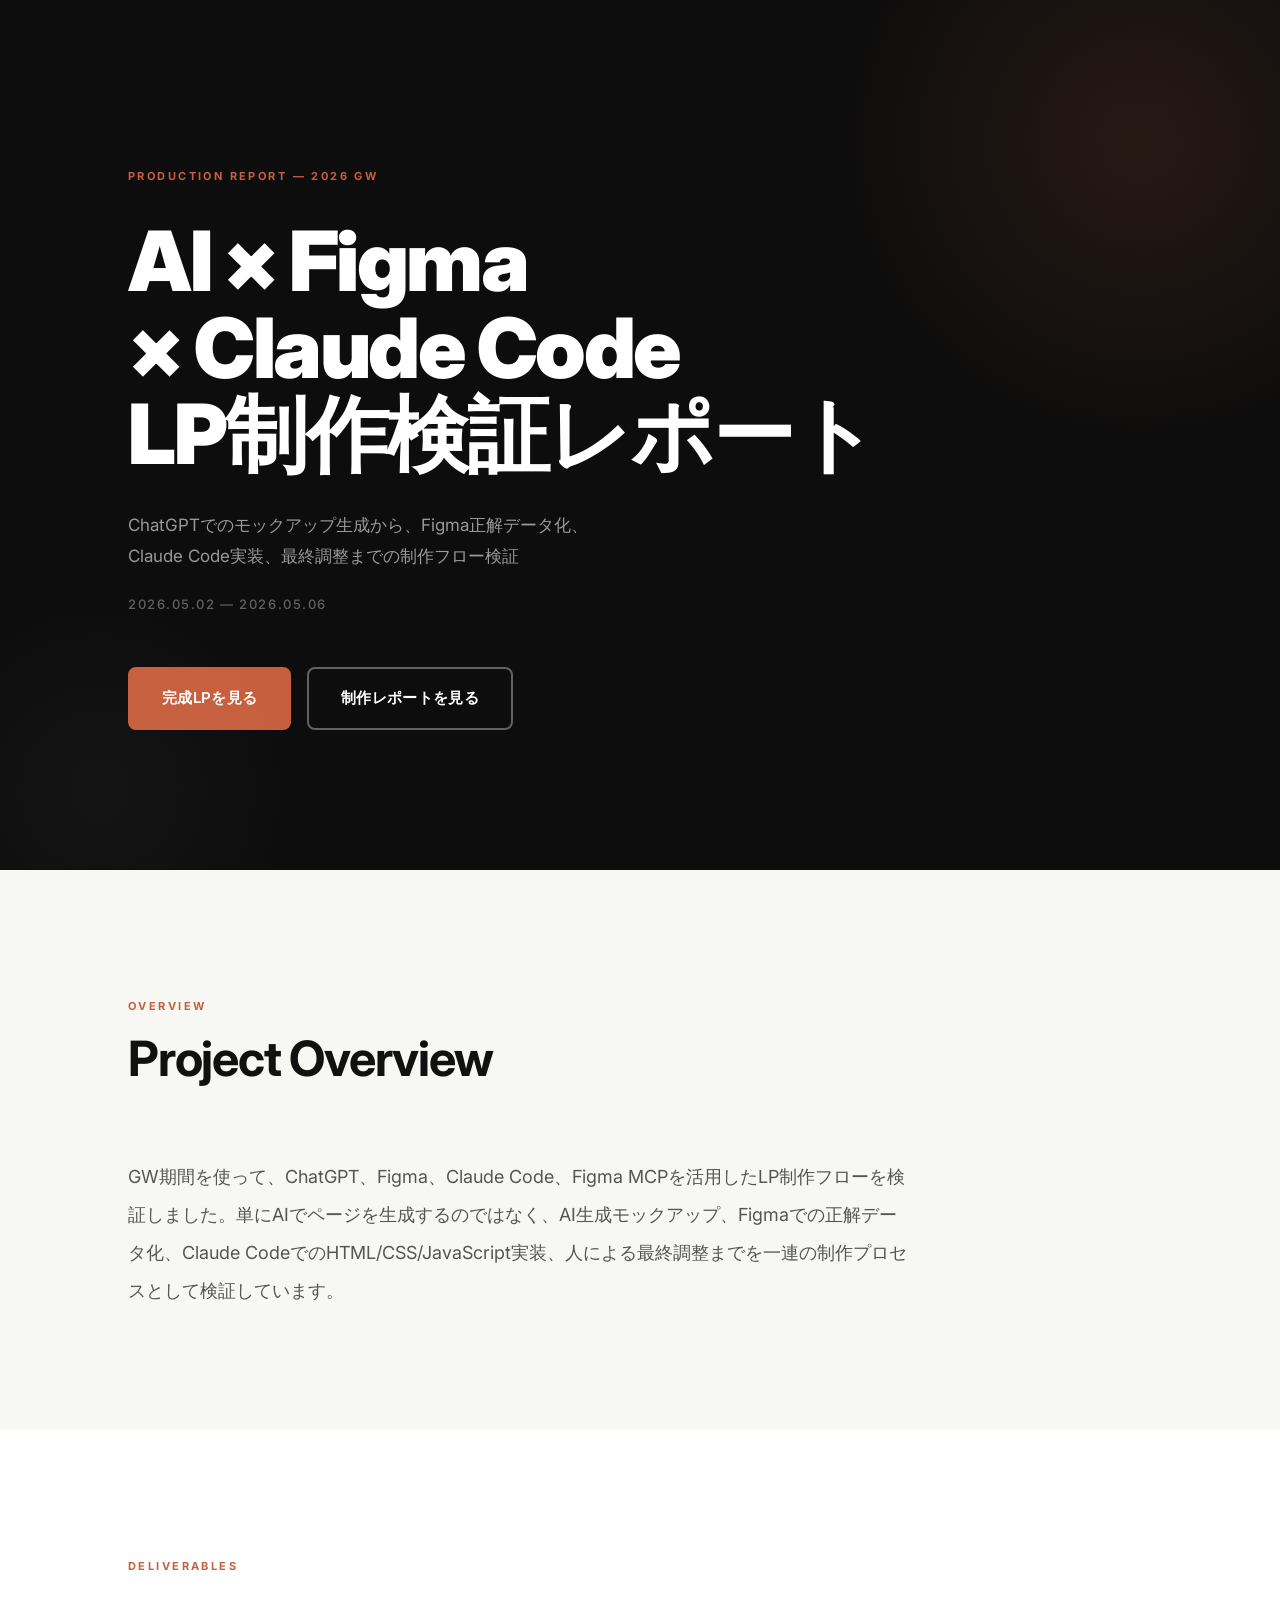
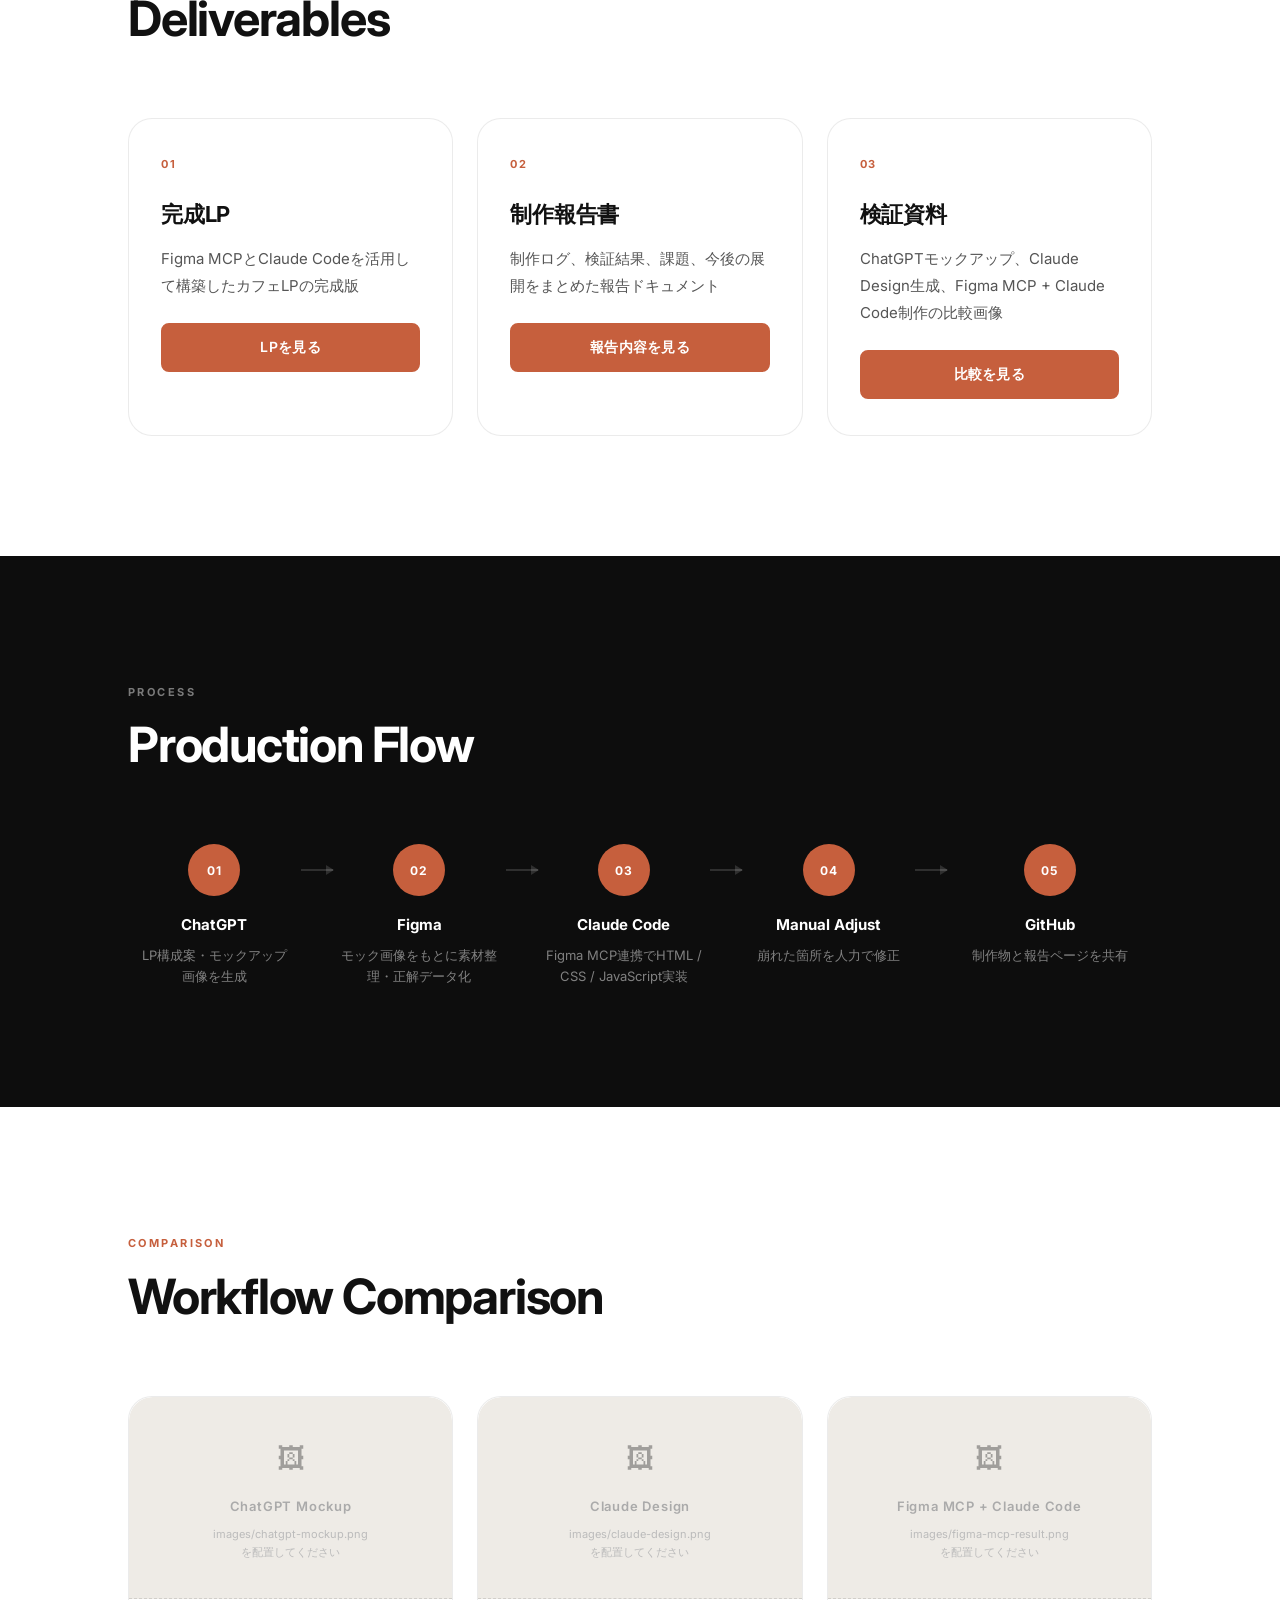
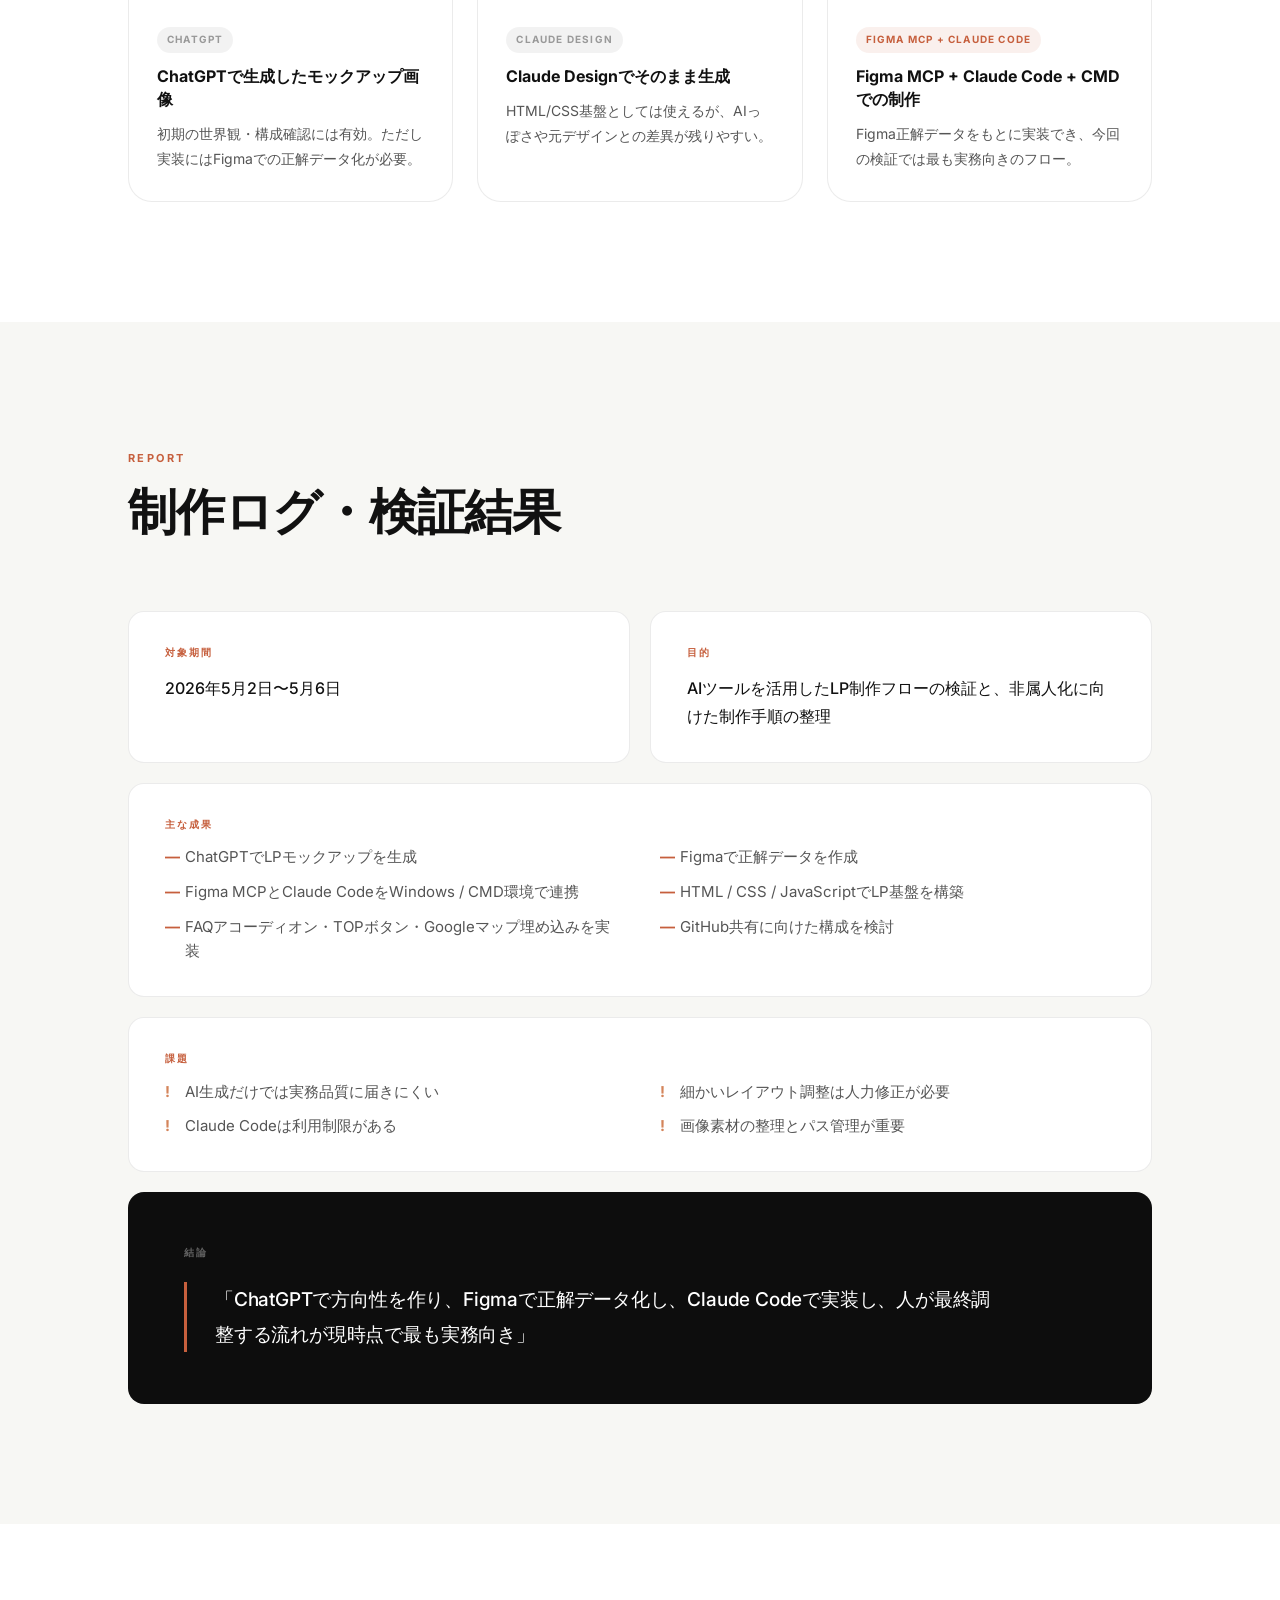
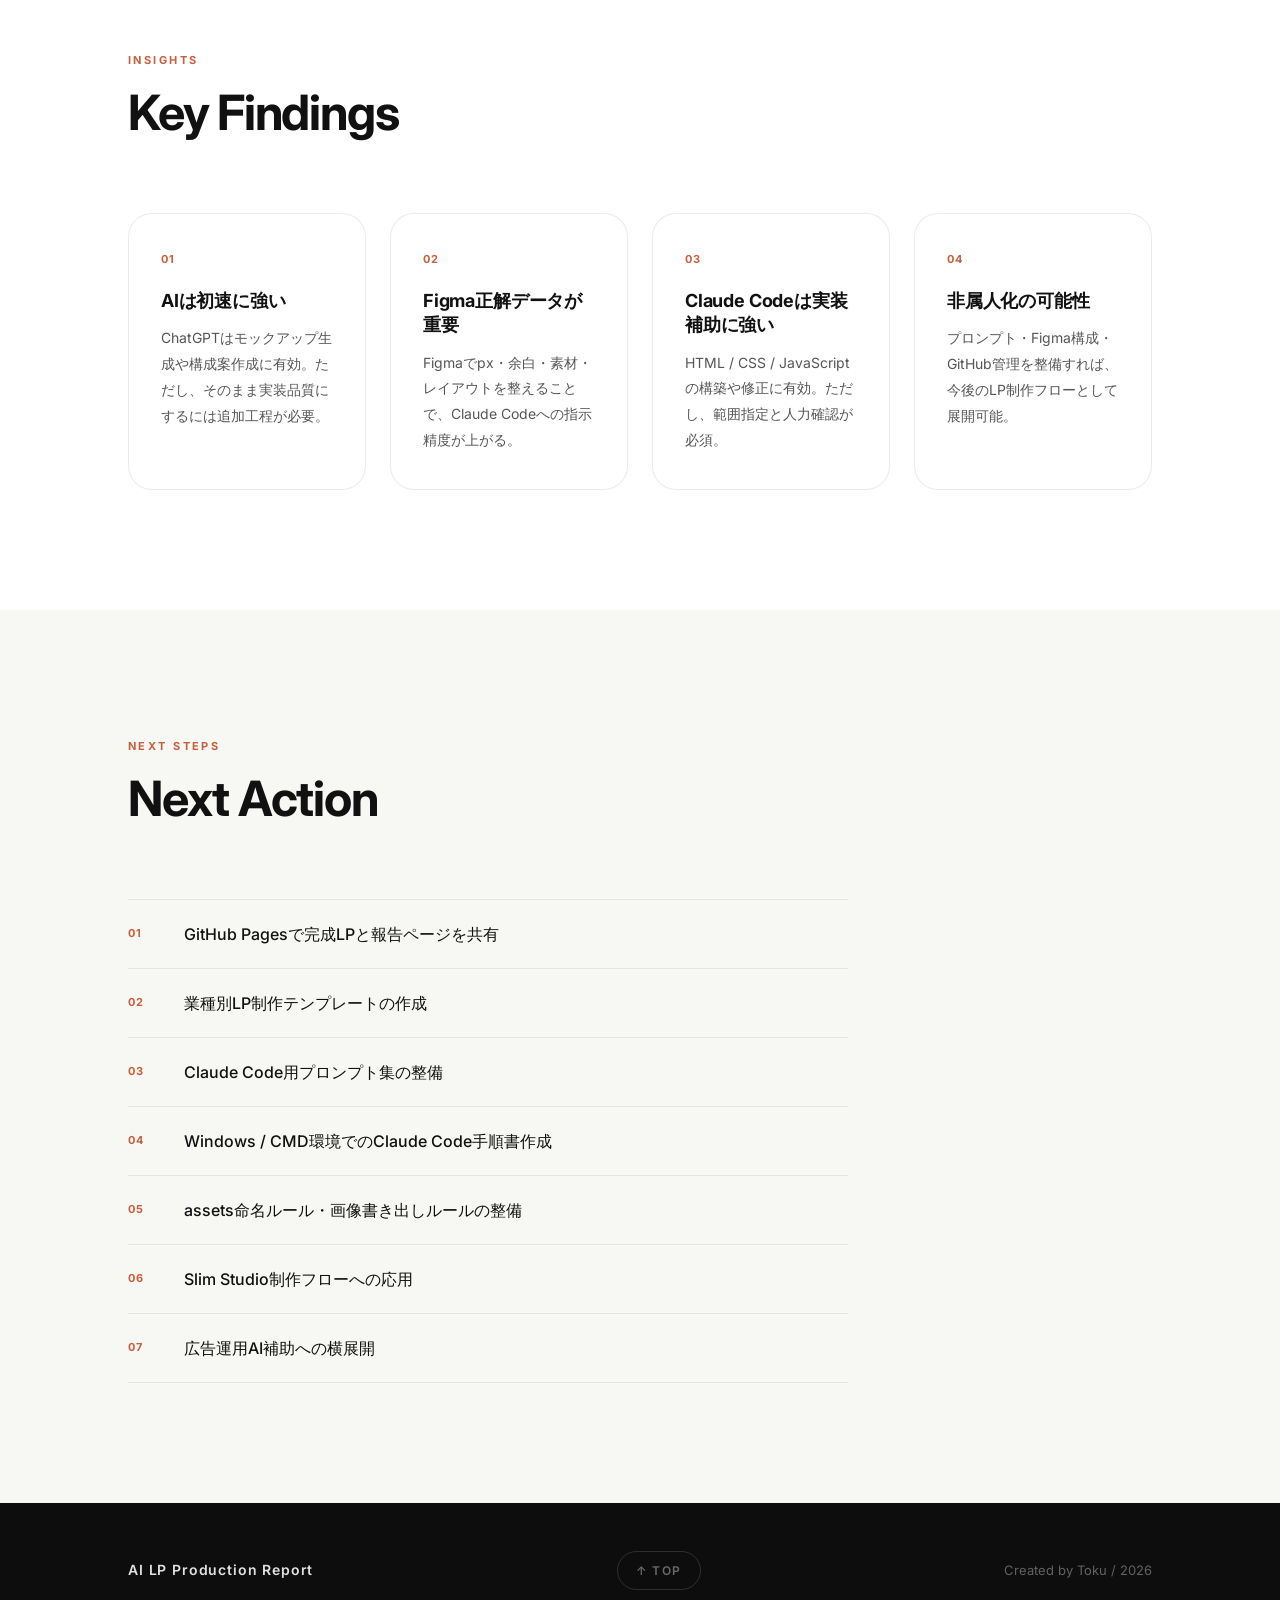
==== report/index.html @ 2c32945b "Initial cafe LP report" ====
<!DOCTYPE html>
<html lang="ja">
<head>
  <meta charset="UTF-8">
  <meta name="viewport" content="width=device-width, initial-scale=1.0">
  <meta name="description" content="GW期間中に実施した、ChatGPT・Figma・Claude Code・Figma MCPを活用したLP制作フロー検証の報告ページです。">
  <title>AI LP制作検証レポート | Production Report 2026</title>
  <link rel="stylesheet" href="report.css">
  <link rel="preconnect" href="https://fonts.googleapis.com">
  <link rel="preconnect" href="https://fonts.gstatic.com" crossorigin>
  <link href="https://fonts.googleapis.com/css2?family=Inter:wght@300;400;500;600;700;900&display=swap" rel="stylesheet">
</head>
<body>

  <!-- ============================================
       01. HERO
       ============================================ -->
  <section class="hero">
    <div class="container">
      <span class="hero-eyebrow">Production Report — 2026 GW</span>
      <h1 class="hero-title">
        AI × Figma<br>
        × Claude Code<br>
        LP制作検証レポート
      </h1>
      <p class="hero-sub">
        ChatGPTでのモックアップ生成から、Figma正解データ化、<br>
        Claude Code実装、最終調整までの制作フロー検証
      </p>
      <div class="hero-period">2026.05.02 — 2026.05.06</div>
      <div class="hero-cta">
        <!--
          ▼ 完成LP リンク
          GitHub Pages公開後は下記URLを差し替えてください。
          例：https://[username].github.io/[repo-name]/index.html
          ローカル確認用：../index.html
        -->
        <a href="../index.html" class="btn btn-primary" target="_blank" rel="noopener noreferrer">完成LPを見る</a>

        <!-- ページ内の制作レポートセクションへスクロール -->
        <a href="#report" class="btn btn-outline">制作レポートを見る</a>
      </div>
    </div>
  </section>

  <!-- ============================================
       02. OVERVIEW
       ============================================ -->
  <section class="section section-light">
    <div class="container">
      <div class="section-header">
        <span class="section-label">Overview</span>
        <h2 class="section-title">Project Overview</h2>
      </div>
      <div class="overview-body">
        <p class="overview-text">
          GW期間を使って、ChatGPT、Figma、Claude Code、Figma MCPを活用したLP制作フローを検証しました。単にAIでページを生成するのではなく、AI生成モックアップ、Figmaでの正解データ化、Claude CodeでのHTML/CSS/JavaScript実装、人による最終調整までを一連の制作プロセスとして検証しています。
        </p>
      </div>
    </div>
  </section>

  <!-- ============================================
       03. DELIVERABLES
       ============================================ -->
  <section class="section section-white">
    <div class="container">
      <div class="section-header">
        <span class="section-label">Deliverables</span>
        <h2 class="section-title">Deliverables</h2>
      </div>
      <div class="grid grid-3">

        <!-- 成果物 1：完成LP -->
        <div class="card deliverable-card">
          <div class="card-num">01</div>
          <h3 class="card-title">完成LP</h3>
          <p class="card-desc">Figma MCPとClaude Codeを活用して構築したカフェLPの完成版</p>
          <!--
            ▼ 完成LP リンク
            GitHub Pages公開後はURLを差し替えてください。
            例：https://[username].github.io/[repo-name]/index.html
          -->
          <a href="../index.html" class="btn btn-primary btn-sm" target="_blank" rel="noopener noreferrer">LPを見る</a>
        </div>

        <!-- 成果物 2：制作報告書 -->
        <div class="card deliverable-card">
          <div class="card-num">02</div>
          <h3 class="card-title">制作報告書</h3>
          <p class="card-desc">制作ログ、検証結果、課題、今後の展開をまとめた報告ドキュメント</p>
          <!--
            ▼ 制作報告書 リンク
            GoogleドキュメントやPDFのURLに差し替えてください。
            例：https://docs.google.com/document/d/[document-id]/edit
            現在：同ページ内の #report セクションへ遷移
          -->
          <a href="#report" class="btn btn-primary btn-sm">報告内容を見る</a>
        </div>

        <!-- 成果物 3：検証資料 -->
        <div class="card deliverable-card">
          <div class="card-num">03</div>
          <h3 class="card-title">検証資料</h3>
          <p class="card-desc">ChatGPTモックアップ、Claude Design生成、Figma MCP + Claude Code制作の比較画像</p>
          <a href="#comparison" class="btn btn-primary btn-sm">比較を見る</a>
        </div>

      </div>
    </div>
  </section>

  <!-- ============================================
       04. PRODUCTION FLOW
       ============================================ -->
  <section class="section section-dark">
    <div class="container">
      <div class="section-header">
        <span class="section-label section-label-light">Process</span>
        <h2 class="section-title section-title-light">Production Flow</h2>
      </div>
      <div class="flow-steps">

        <div class="flow-step">
          <div class="flow-step-inner">
            <div class="flow-num">01</div>
            <div class="flow-text">
              <div class="flow-icon-label">ChatGPT</div>
              <p class="flow-desc">LP構成案・モックアップ画像を生成</p>
            </div>
          </div>
          <div class="flow-connector" aria-hidden="true"></div>
        </div>

        <div class="flow-step">
          <div class="flow-step-inner">
            <div class="flow-num">02</div>
            <div class="flow-text">
              <div class="flow-icon-label">Figma</div>
              <p class="flow-desc">モック画像をもとに素材整理・正解データ化</p>
            </div>
          </div>
          <div class="flow-connector" aria-hidden="true"></div>
        </div>

        <div class="flow-step">
          <div class="flow-step-inner">
            <div class="flow-num">03</div>
            <div class="flow-text">
              <div class="flow-icon-label">Claude Code</div>
              <p class="flow-desc">Figma MCP連携でHTML / CSS / JavaScript実装</p>
            </div>
          </div>
          <div class="flow-connector" aria-hidden="true"></div>
        </div>

        <div class="flow-step">
          <div class="flow-step-inner">
            <div class="flow-num">04</div>
            <div class="flow-text">
              <div class="flow-icon-label">Manual Adjust</div>
              <p class="flow-desc">崩れた箇所を人力で修正</p>
            </div>
          </div>
          <div class="flow-connector" aria-hidden="true"></div>
        </div>

        <div class="flow-step">
          <div class="flow-step-inner">
            <div class="flow-num">05</div>
            <div class="flow-text">
              <div class="flow-icon-label">GitHub</div>
              <p class="flow-desc">制作物と報告ページを共有</p>
            </div>
          </div>
          <!-- 最終ステップのため flow-connector なし -->
        </div>

      </div>
    </div>
  </section>

  <!-- ============================================
       05. WORKFLOW COMPARISON
       ============================================ -->
  <section id="comparison" class="section section-white">
    <div class="container">
      <div class="section-header">
        <span class="section-label">Comparison</span>
        <h2 class="section-title">Workflow Comparison</h2>
      </div>
      <div class="grid grid-3">

        <!-- 比較 1：ChatGPT モックアップ -->
        <div class="card comparison-card">
          <div class="comparison-img-wrap">
            <!-- ここに ChatGPTモックアップ画像を配置 -->
            <!-- 画像ファイル例：images/chatgpt-mockup.png -->
            <!-- <img src="images/chatgpt-mockup.png" alt="ChatGPTで生成したモックアップ画像"> -->
            <div class="img-placeholder">
              <span class="placeholder-icon">🖼</span>
              <span class="placeholder-label">ChatGPT Mockup</span>
              <span class="placeholder-note">images/chatgpt-mockup.png<br>を配置してください</span>
            </div>
          </div>
          <div class="comparison-body">
            <span class="tool-badge">ChatGPT</span>
            <h3 class="comparison-title">ChatGPTで生成したモックアップ画像</h3>
            <p class="comparison-desc">初期の世界観・構成確認には有効。ただし実装にはFigmaでの正解データ化が必要。</p>
          </div>
        </div>

        <!-- 比較 2：Claude Design -->
        <div class="card comparison-card">
          <div class="comparison-img-wrap">
            <!-- ここに Claude Design生成画像を配置 -->
            <!-- 画像ファイル例：images/claude-design.png -->
            <!-- <img src="images/claude-design.png" alt="Claude Designで生成した画像"> -->
            <div class="img-placeholder">
              <span class="placeholder-icon">🖼</span>
              <span class="placeholder-label">Claude Design</span>
              <span class="placeholder-note">images/claude-design.png<br>を配置してください</span>
            </div>
          </div>
          <div class="comparison-body">
            <span class="tool-badge">Claude Design</span>
            <h3 class="comparison-title">Claude Designでそのまま生成</h3>
            <p class="comparison-desc">HTML/CSS基盤としては使えるが、AIっぽさや元デザインとの差異が残りやすい。</p>
          </div>
        </div>

        <!-- 比較 3：Figma MCP + Claude Code -->
        <div class="card comparison-card">
          <div class="comparison-img-wrap">
            <!-- ここに Figma MCP + Claude Code制作画像を配置 -->
            <!-- 画像ファイル例：images/figma-mcp-result.png -->
            <!-- <img src="images/figma-mcp-result.png" alt="Figma MCP + Claude Code制作の完成画像"> -->
            <div class="img-placeholder">
              <span class="placeholder-icon">🖼</span>
              <span class="placeholder-label">Figma MCP + Claude Code</span>
              <span class="placeholder-note">images/figma-mcp-result.png<br>を配置してください</span>
            </div>
          </div>
          <div class="comparison-body">
            <span class="tool-badge tool-badge-accent">Figma MCP + Claude Code</span>
            <h3 class="comparison-title">Figma MCP + Claude Code + CMDでの制作</h3>
            <p class="comparison-desc">Figma正解データをもとに実装でき、今回の検証では最も実務向きのフロー。</p>
          </div>
        </div>

      </div>
    </div>
  </section>

  <!-- ============================================
       06. REPORT
       ============================================ -->
  <section id="report" class="section section-light">
    <div class="container">
      <div class="section-header">
        <span class="section-label">Report</span>
        <h2 class="section-title">制作ログ・検証結果</h2>
      </div>
      <div class="report-grid">

        <div class="report-block">
          <div class="report-block-label">対象期間</div>
          <p class="report-block-value">2026年5月2日〜5月6日</p>
        </div>

        <div class="report-block">
          <div class="report-block-label">目的</div>
          <p class="report-block-value">AIツールを活用したLP制作フローの検証と、非属人化に向けた制作手順の整理</p>
        </div>

        <div class="report-block report-block-wide">
          <div class="report-block-label">主な成果</div>
          <ul class="report-list">
            <li>ChatGPTでLPモックアップを生成</li>
            <li>Figmaで正解データを作成</li>
            <li>Figma MCPとClaude CodeをWindows / CMD環境で連携</li>
            <li>HTML / CSS / JavaScriptでLP基盤を構築</li>
            <li>FAQアコーディオン・TOPボタン・Googleマップ埋め込みを実装</li>
            <li>GitHub共有に向けた構成を検討</li>
          </ul>
        </div>

        <div class="report-block report-block-wide">
          <div class="report-block-label">課題</div>
          <ul class="report-list report-list-warn">
            <li>AI生成だけでは実務品質に届きにくい</li>
            <li>細かいレイアウト調整は人力修正が必要</li>
            <li>Claude Codeは利用制限がある</li>
            <li>画像素材の整理とパス管理が重要</li>
          </ul>
        </div>

        <div class="report-conclusion">
          <div class="report-conclusion-label">結論</div>
          <blockquote class="report-quote">
            「ChatGPTで方向性を作り、Figmaで正解データ化し、Claude Codeで実装し、人が最終調整する流れが現時点で最も実務向き」
          </blockquote>
        </div>

      </div>
    </div>
  </section>

  <!-- ============================================
       07. KEY FINDINGS
       ============================================ -->
  <section class="section section-white">
    <div class="container">
      <div class="section-header">
        <span class="section-label">Insights</span>
        <h2 class="section-title">Key Findings</h2>
      </div>
      <div class="grid grid-4">

        <div class="card">
          <div class="finding-num">01</div>
          <h3 class="finding-title">AIは初速に強い</h3>
          <p class="finding-desc">ChatGPTはモックアップ生成や構成案作成に有効。ただし、そのまま実装品質にするには追加工程が必要。</p>
        </div>

        <div class="card">
          <div class="finding-num">02</div>
          <h3 class="finding-title">Figma正解データが重要</h3>
          <p class="finding-desc">Figmaでpx・余白・素材・レイアウトを整えることで、Claude Codeへの指示精度が上がる。</p>
        </div>

        <div class="card">
          <div class="finding-num">03</div>
          <h3 class="finding-title">Claude Codeは実装補助に強い</h3>
          <p class="finding-desc">HTML / CSS / JavaScriptの構築や修正に有効。ただし、範囲指定と人力確認が必須。</p>
        </div>

        <div class="card">
          <div class="finding-num">04</div>
          <h3 class="finding-title">非属人化の可能性</h3>
          <p class="finding-desc">プロンプト・Figma構成・GitHub管理を整備すれば、今後のLP制作フローとして展開可能。</p>
        </div>

      </div>
    </div>
  </section>

  <!-- ============================================
       08. NEXT ACTION
       ============================================ -->
  <section class="section section-light">
    <div class="container">
      <div class="section-header">
        <span class="section-label">Next Steps</span>
        <h2 class="section-title">Next Action</h2>
      </div>
      <div class="next-action-wrap">
        <ul class="next-action-list">
          <li class="next-action-item">
            <span class="next-num">01</span>
            <span class="next-text">GitHub Pagesで完成LPと報告ページを共有</span>
          </li>
          <li class="next-action-item">
            <span class="next-num">02</span>
            <span class="next-text">業種別LP制作テンプレートの作成</span>
          </li>
          <li class="next-action-item">
            <span class="next-num">03</span>
            <span class="next-text">Claude Code用プロンプト集の整備</span>
          </li>
          <li class="next-action-item">
            <span class="next-num">04</span>
            <span class="next-text">Windows / CMD環境でのClaude Code手順書作成</span>
          </li>
          <li class="next-action-item">
            <span class="next-num">05</span>
            <span class="next-text">assets命名ルール・画像書き出しルールの整備</span>
          </li>
          <li class="next-action-item">
            <span class="next-num">06</span>
            <span class="next-text">Slim Studio制作フローへの応用</span>
          </li>
          <li class="next-action-item">
            <span class="next-num">07</span>
            <span class="next-text">広告運用AI補助への横展開</span>
          </li>
        </ul>
      </div>
    </div>
  </section>

  <!-- ============================================
       09. FOOTER
       ============================================ -->
  <footer class="footer">
    <div class="container footer-inner">
      <div class="footer-left">AI LP Production Report</div>
      <a href="#" class="footer-top-link" aria-label="ページ上部へ戻る">↑ TOP</a>
      <div class="footer-right">Created by Toku / 2026</div>
    </div>
  </footer>

</body>
</html>
---- report/report.css ----
/* ============================================
   DESIGN TOKENS
   ============================================ */
:root {
  --color-bg: #f7f7f4;
  --color-white: #ffffff;
  --color-text: #111111;
  --color-text-secondary: #555555;
  --color-text-muted: #999999;
  --color-accent: #c65f3d;
  --color-accent-hover: #b5522d;
  --color-dark: #0d0d0d;
  --color-border: rgba(0, 0, 0, 0.08);
  --max-width: 1120px;
  --section-pad: 120px;
  --radius-sm: 8px;
  --radius-md: 16px;
  --radius-lg: 24px;
  --ease: 0.3s ease;
}

/* ============================================
   RESET & BASE
   ============================================ */
*, *::before, *::after {
  box-sizing: border-box;
  margin: 0;
  padding: 0;
}

html {
  scroll-behavior: smooth;
}

body {
  font-family: 'Inter', -apple-system, BlinkMacSystemFont,
    'Hiragino Sans', 'Hiragino Kaku Gothic ProN',
    'BIZ UDPGothic', Meiryo, sans-serif;
  font-size: 16px;
  line-height: 1.75;
  color: var(--color-text);
  background-color: var(--color-bg);
  -webkit-font-smoothing: antialiased;
  -moz-osx-font-smoothing: grayscale;
}

a {
  color: inherit;
  text-decoration: none;
}

img {
  display: block;
  max-width: 100%;
  height: auto;
}

ul, ol {
  list-style: none;
}

/* ============================================
   LAYOUT
   ============================================ */
.container {
  width: 100%;
  max-width: var(--max-width);
  margin: 0 auto;
  padding: 0 48px;
}

.section {
  padding: var(--section-pad) 0;
}

.section-light  { background-color: var(--color-bg); }
.section-white  { background-color: var(--color-white); }
.section-dark   { background-color: var(--color-dark); }

/* ============================================
   SECTION HEADER
   ============================================ */
.section-header {
  margin-bottom: 72px;
}

.section-label {
  display: inline-block;
  font-size: 11px;
  font-weight: 700;
  letter-spacing: 0.22em;
  text-transform: uppercase;
  color: var(--color-accent);
  margin-bottom: 16px;
}

.section-label-light {
  color: rgba(255, 255, 255, 0.45);
}

.section-title {
  font-size: clamp(30px, 3.8vw, 52px);
  font-weight: 700;
  line-height: 1.12;
  letter-spacing: -0.025em;
  color: var(--color-text);
}

.section-title-light {
  color: var(--color-white);
}

/* ============================================
   GRID
   ============================================ */
.grid {
  display: grid;
  gap: 24px;
}

.grid-3 { grid-template-columns: repeat(3, 1fr); }
.grid-4 { grid-template-columns: repeat(4, 1fr); }

/* ============================================
   CARD
   ============================================ */
.card {
  background: var(--color-white);
  border: 1px solid var(--color-border);
  border-radius: var(--radius-lg);
  padding: 36px 32px;
  transition: transform var(--ease), box-shadow var(--ease);
}

.card:hover {
  transform: translateY(-4px);
  box-shadow: 0 20px 56px rgba(0, 0, 0, 0.09);
}

/* ============================================
   BUTTONS
   ============================================ */
.btn {
  display: inline-flex;
  align-items: center;
  justify-content: center;
  padding: 16px 32px;
  border-radius: var(--radius-sm);
  font-size: 15px;
  font-weight: 600;
  letter-spacing: 0.02em;
  cursor: pointer;
  transition: background var(--ease), border-color var(--ease),
    color var(--ease), transform var(--ease), box-shadow var(--ease);
  white-space: nowrap;
}

.btn:hover {
  transform: translateY(-2px);
}

.btn-primary {
  background: var(--color-accent);
  color: var(--color-white);
  border: 2px solid var(--color-accent);
}

.btn-primary:hover {
  background: var(--color-accent-hover);
  border-color: var(--color-accent-hover);
  box-shadow: 0 8px 24px rgba(198, 95, 61, 0.35);
}

.btn-outline {
  background: transparent;
  color: var(--color-white);
  border: 2px solid rgba(255, 255, 255, 0.35);
}

.btn-outline:hover {
  background: rgba(255, 255, 255, 0.08);
  border-color: rgba(255, 255, 255, 0.65);
}

.btn-sm {
  padding: 10px 22px;
  font-size: 14px;
  margin-top: 24px;
}

/* ============================================
   HERO
   ============================================ */
.hero {
  background-color: var(--color-dark);
  padding: 160px 0 140px;
  position: relative;
  overflow: hidden;
}

.hero::before {
  content: '';
  position: absolute;
  top: -180px;
  right: -180px;
  width: 640px;
  height: 640px;
  background: radial-gradient(circle, rgba(198, 95, 61, 0.14) 0%, transparent 68%);
  pointer-events: none;
}

.hero::after {
  content: '';
  position: absolute;
  bottom: -120px;
  left: -100px;
  width: 400px;
  height: 400px;
  background: radial-gradient(circle, rgba(255, 255, 255, 0.03) 0%, transparent 70%);
  pointer-events: none;
}

.hero-eyebrow {
  display: inline-block;
  font-size: 11px;
  font-weight: 700;
  letter-spacing: 0.22em;
  text-transform: uppercase;
  color: var(--color-accent);
  margin-bottom: 32px;
}

.hero-title {
  font-size: clamp(44px, 6.5vw, 88px);
  font-weight: 900;
  line-height: 1.04;
  letter-spacing: -0.03em;
  color: var(--color-white);
  margin-bottom: 32px;
}

.hero-sub {
  font-size: 17px;
  line-height: 1.85;
  color: rgba(255, 255, 255, 0.58);
  max-width: 600px;
  margin-bottom: 20px;
}

.hero-period {
  font-size: 13px;
  font-weight: 500;
  letter-spacing: 0.12em;
  color: rgba(255, 255, 255, 0.35);
  margin-bottom: 52px;
}

.hero-cta {
  display: flex;
  gap: 16px;
  flex-wrap: wrap;
}

/* ============================================
   OVERVIEW
   ============================================ */
.overview-body {
  max-width: 780px;
}

.overview-text {
  font-size: 18px;
  line-height: 2.1;
  color: var(--color-text-secondary);
}

/* ============================================
   DELIVERABLES
   ============================================ */
.deliverable-card {
  display: flex;
  flex-direction: column;
}

.card-num {
  font-size: 11px;
  font-weight: 700;
  letter-spacing: 0.15em;
  color: var(--color-accent);
  margin-bottom: 20px;
}

.card-title {
  font-size: 22px;
  font-weight: 700;
  letter-spacing: -0.01em;
  color: var(--color-text);
  margin-bottom: 12px;
}

.card-desc {
  font-size: 15px;
  line-height: 1.8;
  color: var(--color-text-secondary);
}

/* ============================================
   PRODUCTION FLOW
   ============================================ */
.flow-steps {
  display: flex;
  align-items: flex-start;
}

.flow-step {
  flex: 1;
  display: flex;
  align-items: flex-start;
}

.flow-step-inner {
  flex: 1;
  text-align: center;
  padding: 0 8px;
}

.flow-num {
  display: inline-flex;
  align-items: center;
  justify-content: center;
  width: 52px;
  height: 52px;
  border-radius: 50%;
  background: var(--color-accent);
  color: var(--color-white);
  font-size: 12px;
  font-weight: 700;
  letter-spacing: 0.06em;
  margin: 0 auto 16px;
  flex-shrink: 0;
}

.flow-text {
  flex: 1;
}

.flow-icon-label {
  font-size: 15px;
  font-weight: 700;
  color: var(--color-white);
  margin-bottom: 6px;
}

.flow-desc {
  font-size: 13px;
  line-height: 1.65;
  color: rgba(255, 255, 255, 0.48);
}

.flow-connector {
  flex-shrink: 0;
  width: 32px;
  height: 2px;
  background: rgba(255, 255, 255, 0.14);
  margin-top: 25px;
  position: relative;
}

.flow-connector::after {
  content: '';
  position: absolute;
  right: -1px;
  top: -4px;
  border-top: 5px solid transparent;
  border-bottom: 5px solid transparent;
  border-left: 8px solid rgba(255, 255, 255, 0.14);
}

/* ============================================
   WORKFLOW COMPARISON
   ============================================ */
.comparison-card {
  padding: 0;
  overflow: hidden;
}

.comparison-img-wrap {
  width: 100%;
  aspect-ratio: 16 / 10;
  overflow: hidden;
  position: relative;
  border-radius: var(--radius-lg) var(--radius-lg) 0 0;
}

.comparison-img-wrap img {
  width: 100%;
  height: 100%;
  object-fit: cover;
  transition: transform 0.5s ease;
}

.comparison-card:hover .comparison-img-wrap img {
  transform: scale(1.03);
}

.img-placeholder {
  width: 100%;
  height: 100%;
  background: #eeebe6;
  border-bottom: 1px dashed rgba(0, 0, 0, 0.12);
  display: flex;
  flex-direction: column;
  align-items: center;
  justify-content: center;
  gap: 8px;
  padding: 24px;
}

.placeholder-icon {
  font-size: 28px;
  opacity: 0.35;
  margin-bottom: 4px;
}

.placeholder-label {
  font-size: 13px;
  font-weight: 600;
  color: #aaa;
  letter-spacing: 0.06em;
}

.placeholder-note {
  font-size: 11px;
  color: #bbb;
  text-align: center;
  line-height: 1.6;
}

.comparison-body {
  padding: 24px 28px 30px;
}

.tool-badge {
  display: inline-block;
  font-size: 10px;
  font-weight: 700;
  letter-spacing: 0.12em;
  text-transform: uppercase;
  color: var(--color-text-muted);
  background: rgba(0, 0, 0, 0.05);
  padding: 4px 10px;
  border-radius: 100px;
  margin-bottom: 12px;
}

.tool-badge-accent {
  color: var(--color-accent);
  background: rgba(198, 95, 61, 0.09);
}

.comparison-title {
  font-size: 16px;
  font-weight: 700;
  color: var(--color-text);
  margin-bottom: 10px;
  line-height: 1.45;
}

.comparison-desc {
  font-size: 14px;
  line-height: 1.8;
  color: var(--color-text-secondary);
}

/* ============================================
   REPORT
   ============================================ */
.report-grid {
  display: grid;
  grid-template-columns: repeat(2, 1fr);
  gap: 20px;
}

.report-block {
  background: var(--color-white);
  border: 1px solid var(--color-border);
  border-radius: var(--radius-md);
  padding: 32px 36px;
}

.report-block-wide {
  grid-column: 1 / -1;
}

.report-block-label {
  font-size: 10px;
  font-weight: 700;
  letter-spacing: 0.2em;
  text-transform: uppercase;
  color: var(--color-accent);
  margin-bottom: 12px;
}

.report-block-value {
  font-size: 16px;
  font-weight: 500;
  color: var(--color-text);
}

.report-list {
  display: grid;
  grid-template-columns: repeat(2, 1fr);
  gap: 10px 40px;
}

.report-list li {
  font-size: 15px;
  color: var(--color-text-secondary);
  padding-left: 20px;
  position: relative;
  line-height: 1.65;
}

.report-list li::before {
  content: '—';
  position: absolute;
  left: 0;
  color: var(--color-accent);
  font-weight: 700;
}

.report-list-warn li::before {
  content: '!';
  color: #d4845a;
}

.report-conclusion {
  grid-column: 1 / -1;
  background: var(--color-dark);
  border-radius: var(--radius-md);
  padding: 52px 56px;
}

.report-conclusion-label {
  font-size: 10px;
  font-weight: 700;
  letter-spacing: 0.2em;
  text-transform: uppercase;
  color: rgba(255, 255, 255, 0.35);
  margin-bottom: 20px;
}

.report-quote {
  font-size: 19px;
  font-weight: 500;
  line-height: 1.85;
  color: var(--color-white);
  letter-spacing: -0.01em;
  border-left: 3px solid var(--color-accent);
  padding-left: 28px;
  max-width: 820px;
}

/* ============================================
   KEY FINDINGS
   ============================================ */
.finding-num {
  font-size: 11px;
  font-weight: 700;
  letter-spacing: 0.12em;
  color: var(--color-accent);
  margin-bottom: 20px;
}

.finding-title {
  font-size: 18px;
  font-weight: 700;
  color: var(--color-text);
  margin-bottom: 12px;
  line-height: 1.35;
  letter-spacing: -0.01em;
}

.finding-desc {
  font-size: 14px;
  line-height: 1.85;
  color: var(--color-text-secondary);
}

/* ============================================
   NEXT ACTION
   ============================================ */
.next-action-wrap {
  max-width: 720px;
}

.next-action-list {
  display: flex;
  flex-direction: column;
}

.next-action-item {
  display: flex;
  align-items: center;
  gap: 28px;
  padding: 22px 0;
  border-bottom: 1px solid var(--color-border);
  transition: padding-left var(--ease);
}

.next-action-item:first-child {
  border-top: 1px solid var(--color-border);
}

.next-action-item:hover {
  padding-left: 10px;
}

.next-num {
  font-size: 11px;
  font-weight: 700;
  letter-spacing: 0.12em;
  color: var(--color-accent);
  min-width: 28px;
  flex-shrink: 0;
}

.next-text {
  font-size: 16px;
  font-weight: 500;
  color: var(--color-text);
  line-height: 1.5;
}

/* ============================================
   FOOTER
   ============================================ */
.footer {
  background: var(--color-dark);
  padding: 48px 0;
}

.footer-inner {
  display: flex;
  align-items: center;
  justify-content: space-between;
  gap: 24px;
}

.footer-left {
  font-size: 14px;
  font-weight: 600;
  color: rgba(255, 255, 255, 0.88);
  letter-spacing: 0.06em;
}

.footer-top-link {
  font-size: 12px;
  font-weight: 600;
  letter-spacing: 0.12em;
  color: rgba(255, 255, 255, 0.38);
  padding: 8px 18px;
  border: 1px solid rgba(255, 255, 255, 0.14);
  border-radius: 100px;
  transition: color var(--ease), border-color var(--ease);
}

.footer-top-link:hover {
  color: rgba(255, 255, 255, 0.78);
  border-color: rgba(255, 255, 255, 0.32);
}

.footer-right {
  font-size: 13px;
  color: rgba(255, 255, 255, 0.35);
}

/* ============================================
   RESPONSIVE — 1024px
   ============================================ */
@media (max-width: 1024px) {
  :root {
    --section-pad: 88px;
  }

  .container {
    padding: 0 36px;
  }

  .grid-4 {
    grid-template-columns: repeat(2, 1fr);
  }

  .flow-steps {
    display: grid;
    grid-template-columns: repeat(3, 1fr);
    gap: 32px;
  }

  .flow-step {
    flex-direction: column;
  }

  .flow-step-inner {
    padding: 0;
  }

  .flow-connector {
    display: none;
  }

  .report-list {
    grid-template-columns: 1fr;
  }
}

/* ============================================
   RESPONSIVE — 768px
   ============================================ */
@media (max-width: 768px) {
  :root {
    --section-pad: 64px;
  }

  .container {
    padding: 0 24px;
  }

  .hero {
    padding: 100px 0 80px;
  }

  .hero-title {
    font-size: clamp(36px, 10vw, 56px);
  }

  .hero-sub {
    font-size: 15px;
  }

  .section-header {
    margin-bottom: 48px;
  }

  .grid-3 {
    grid-template-columns: 1fr;
  }

  .grid-4 {
    grid-template-columns: 1fr;
  }

  .flow-steps {
    grid-template-columns: 1fr;
    gap: 24px;
  }

  .flow-step {
    flex-direction: row;
    gap: 0;
  }

  .flow-step-inner {
    display: flex;
    align-items: flex-start;
    gap: 18px;
    text-align: left;
  }

  .flow-num {
    margin: 0;
  }

  .report-grid {
    grid-template-columns: 1fr;
  }

  .report-block-wide {
    grid-column: 1;
  }

  .report-conclusion {
    grid-column: 1;
    padding: 36px 28px;
  }

  .report-quote {
    font-size: 16px;
  }

  .footer-inner {
    flex-direction: column;
    text-align: center;
  }
}

/* ============================================
   RESPONSIVE — 480px
   ============================================ */
@media (max-width: 480px) {
  .container {
    padding: 0 20px;
  }

  .hero-cta .btn {
    width: 100%;
  }

  .hero-cta {
    flex-direction: column;
  }

  .report-conclusion {
    padding: 28px 20px;
  }

  .card {
    padding: 28px 24px;
  }
}
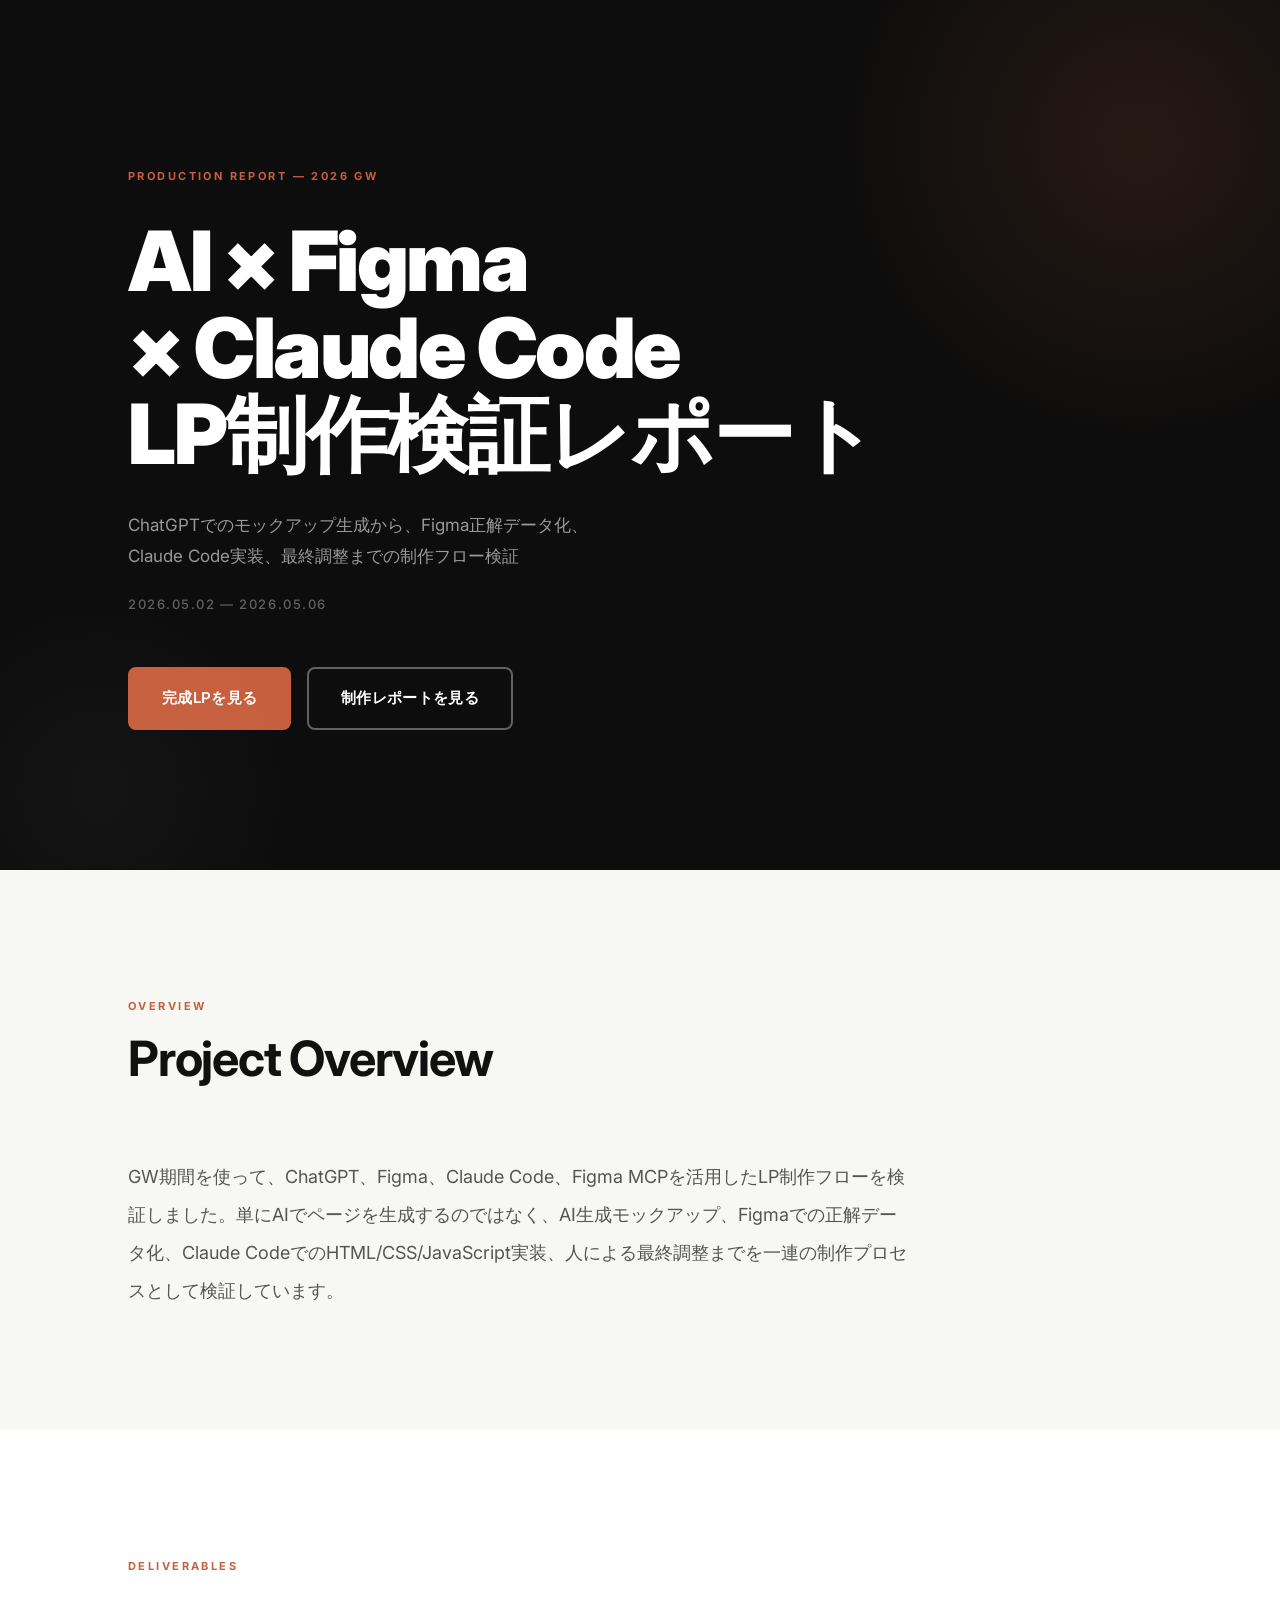
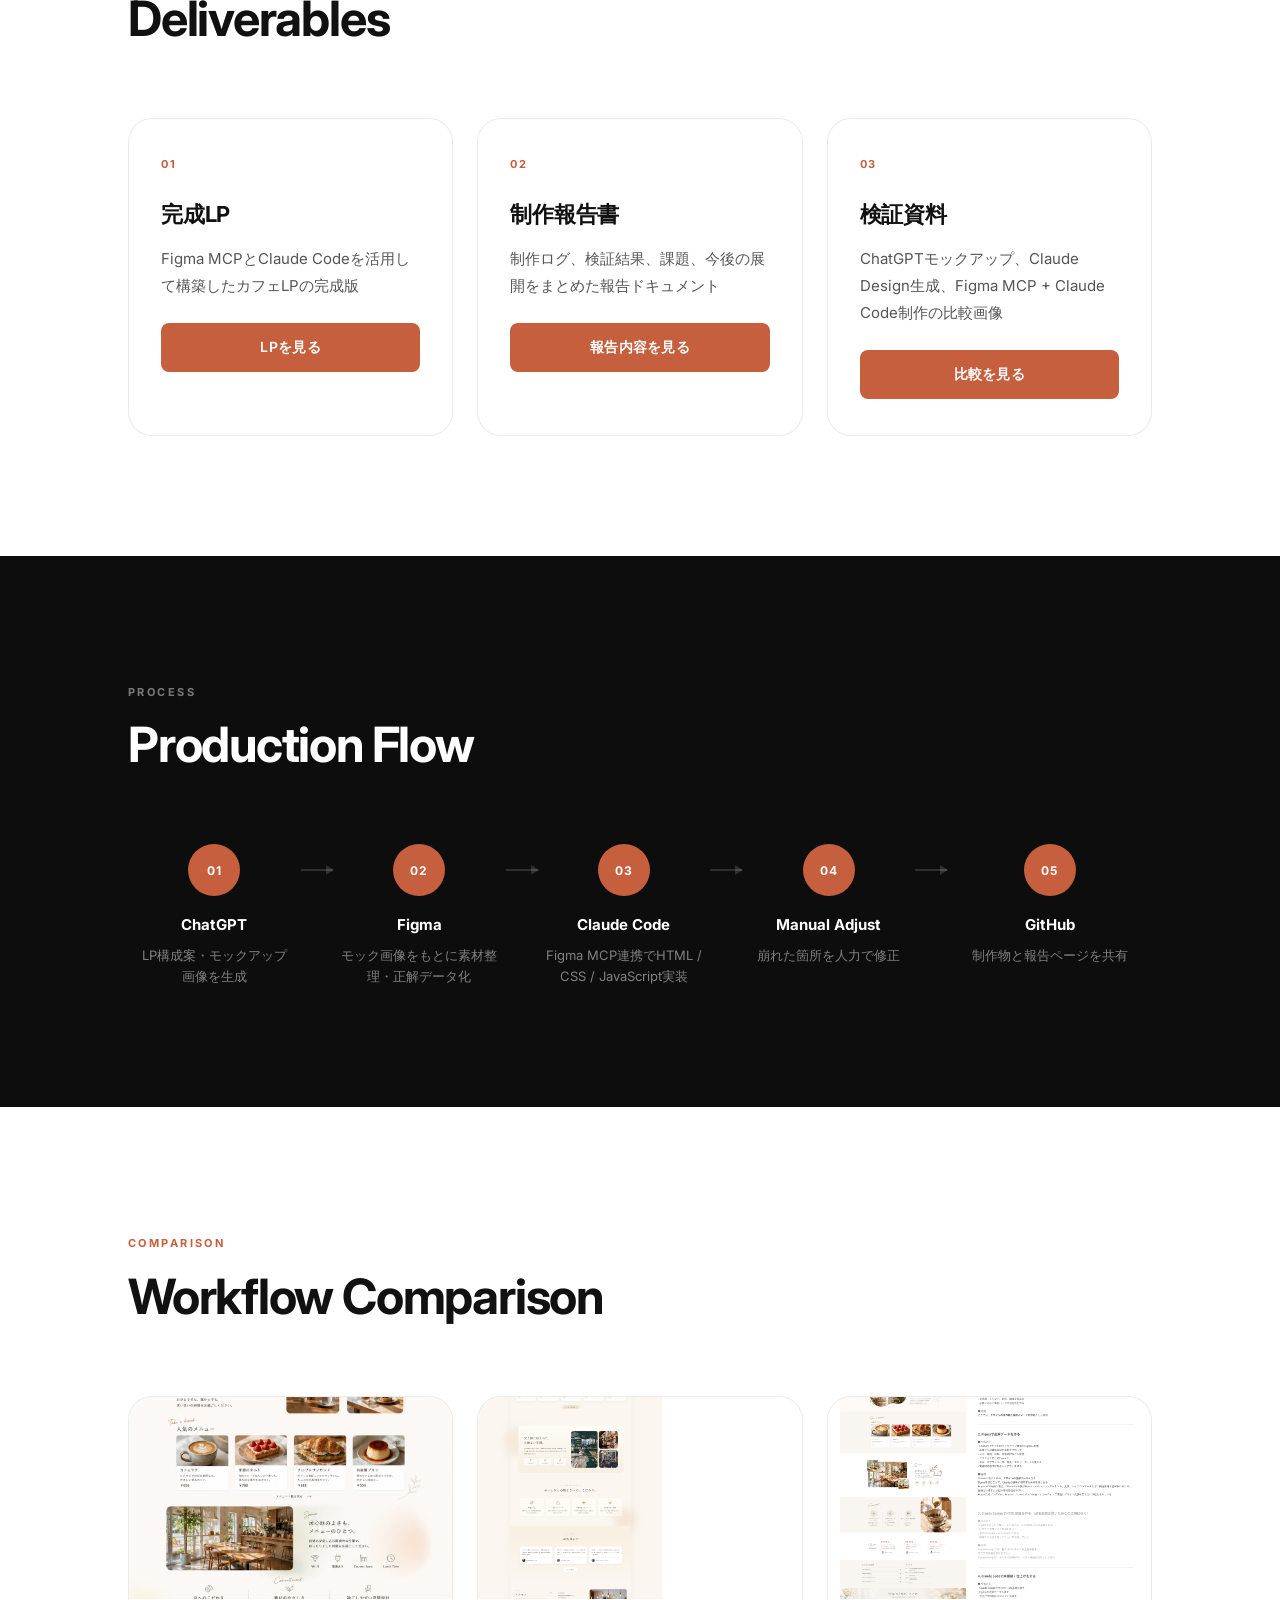
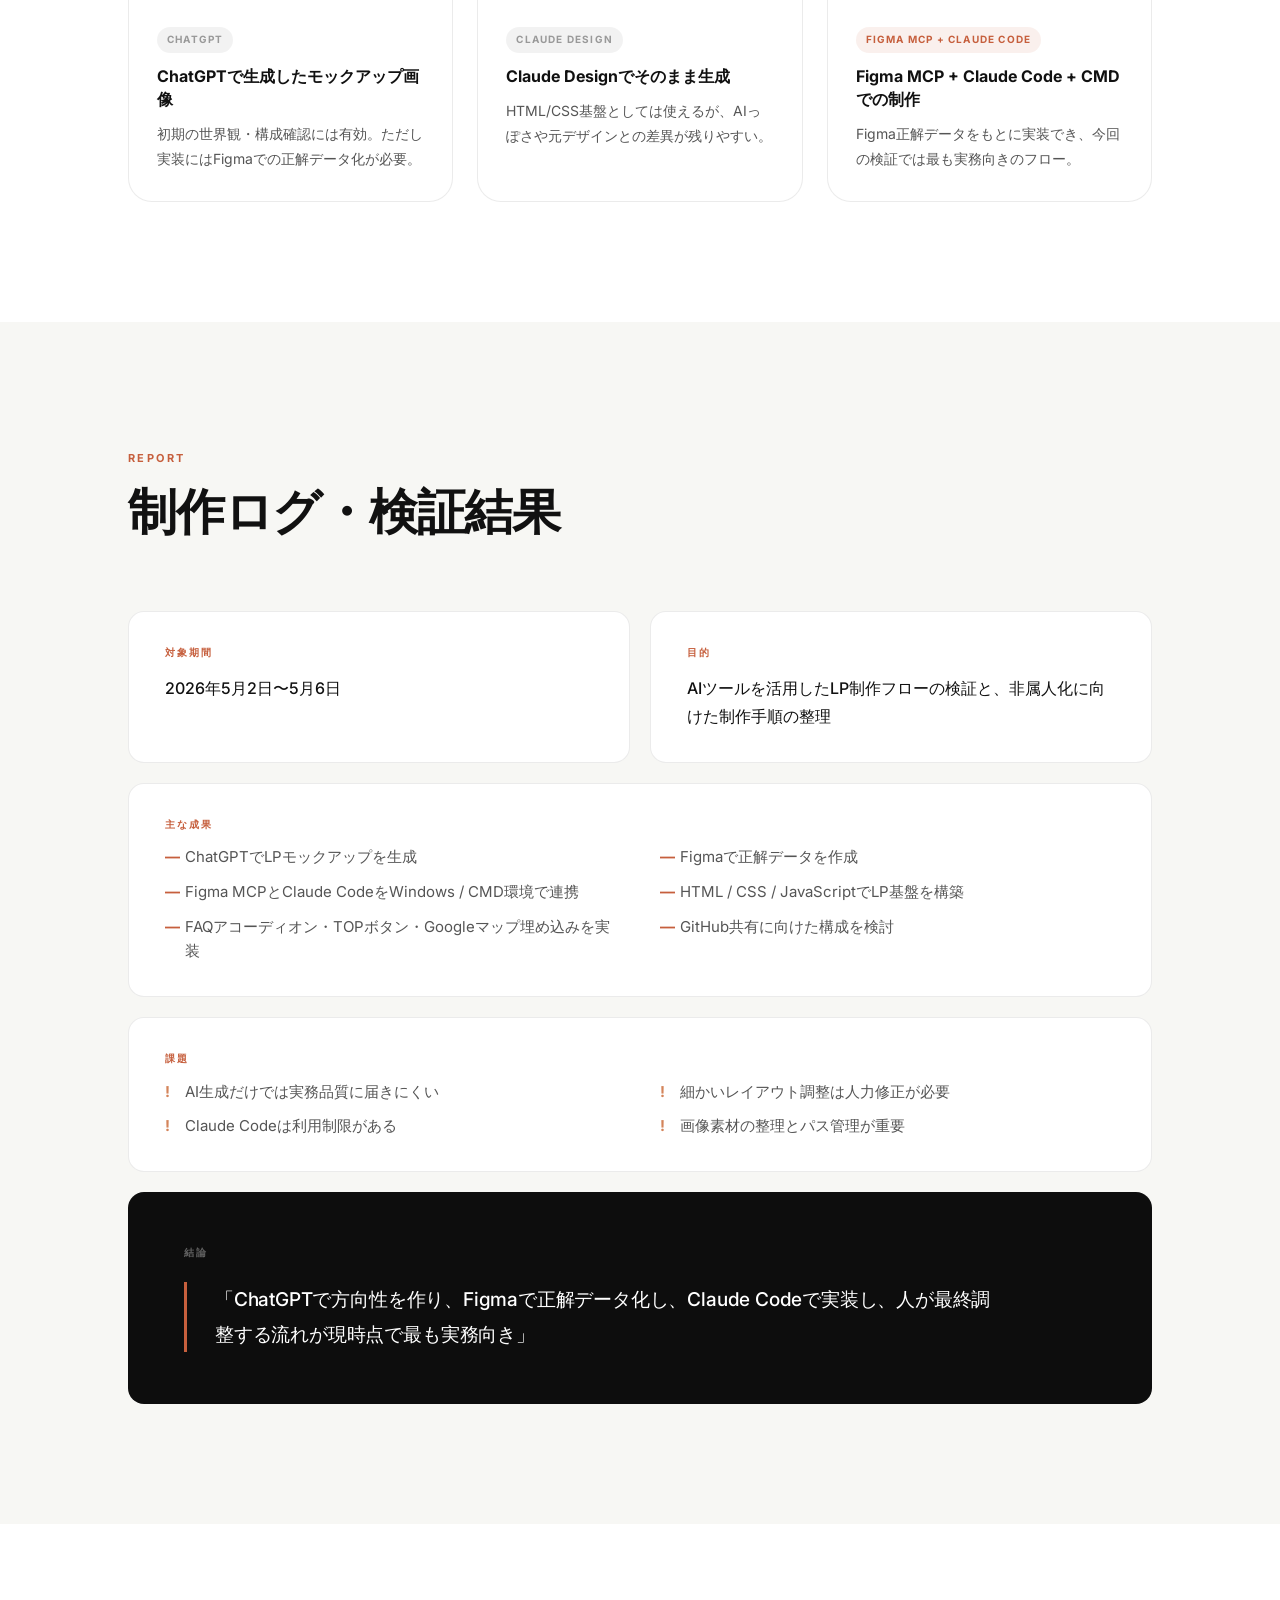
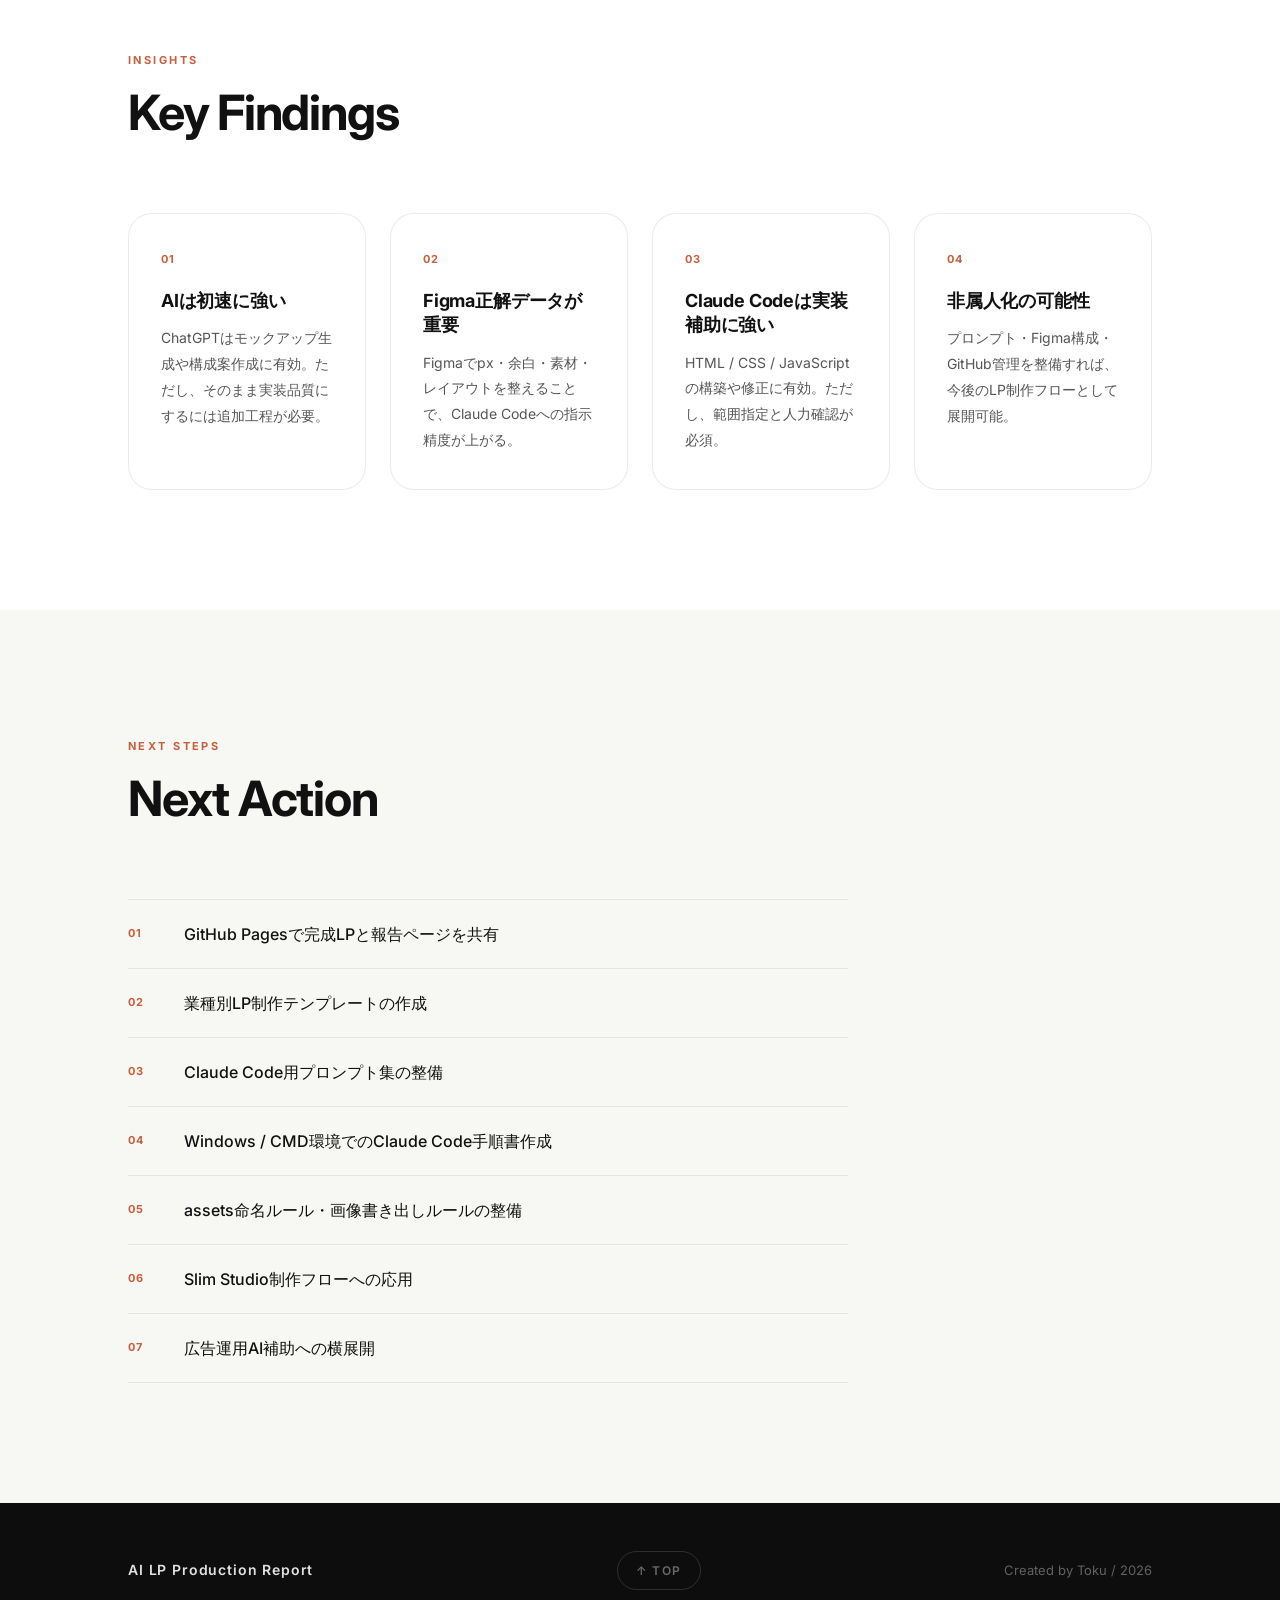
==== commit ebf96425: "Add comparison images to report page" ====
--- a/report/index.html
+++ b/report/index.html
@@ -194,14 +194,9 @@
         <!-- 比較 1：ChatGPT モックアップ -->
         <div class="card comparison-card">
           <div class="comparison-img-wrap">
-            <!-- ここに ChatGPTモックアップ画像を配置 -->
-            <!-- 画像ファイル例：images/chatgpt-mockup.png -->
-            <!-- <img src="images/chatgpt-mockup.png" alt="ChatGPTで生成したモックアップ画像"> -->
-            <div class="img-placeholder">
-              <span class="placeholder-icon">🖼</span>
-              <span class="placeholder-label">ChatGPT Mockup</span>
-              <span class="placeholder-note">images/chatgpt-mockup.png<br>を配置してください</span>
-            </div>
+            <a href="images/chatgpt-mockup.png" target="_blank" rel="noopener noreferrer">
+              <img src="images/chatgpt-mockup.png" alt="ChatGPTで生成したモックアップ画像">
+            </a>
           </div>
           <div class="comparison-body">
             <span class="tool-badge">ChatGPT</span>
@@ -213,14 +208,9 @@
         <!-- 比較 2：Claude Design -->
         <div class="card comparison-card">
           <div class="comparison-img-wrap">
-            <!-- ここに Claude Design生成画像を配置 -->
-            <!-- 画像ファイル例：images/claude-design.png -->
-            <!-- <img src="images/claude-design.png" alt="Claude Designで生成した画像"> -->
-            <div class="img-placeholder">
-              <span class="placeholder-icon">🖼</span>
-              <span class="placeholder-label">Claude Design</span>
-              <span class="placeholder-note">images/claude-design.png<br>を配置してください</span>
-            </div>
+            <a href="images/claude-design.png" target="_blank" rel="noopener noreferrer">
+              <img src="images/claude-design.png" alt="Claude Designで生成した画像">
+            </a>
           </div>
           <div class="comparison-body">
             <span class="tool-badge">Claude Design</span>
@@ -232,14 +222,9 @@
         <!-- 比較 3：Figma MCP + Claude Code -->
         <div class="card comparison-card">
           <div class="comparison-img-wrap">
-            <!-- ここに Figma MCP + Claude Code制作画像を配置 -->
-            <!-- 画像ファイル例：images/figma-mcp-result.png -->
-            <!-- <img src="images/figma-mcp-result.png" alt="Figma MCP + Claude Code制作の完成画像"> -->
-            <div class="img-placeholder">
-              <span class="placeholder-icon">🖼</span>
-              <span class="placeholder-label">Figma MCP + Claude Code</span>
-              <span class="placeholder-note">images/figma-mcp-result.png<br>を配置してください</span>
-            </div>
+            <a href="images/figma-mcp-result.png" target="_blank" rel="noopener noreferrer">
+              <img src="images/figma-mcp-result.png" alt="Figma MCP + Claude Code制作の完成画像">
+            </a>
           </div>
           <div class="comparison-body">
             <span class="tool-badge tool-badge-accent">Figma MCP + Claude Code</span>
--- a/report/report.css
+++ b/report/report.css
@@ -392,6 +392,13 @@
   border-radius: var(--radius-lg) var(--radius-lg) 0 0;
 }
 
+.comparison-img-wrap a {
+  display: block;
+  width: 100%;
+  height: 100%;
+  cursor: pointer;
+}
+
 .comparison-img-wrap img {
   width: 100%;
   height: 100%;
@@ -401,39 +408,6 @@
 
 .comparison-card:hover .comparison-img-wrap img {
   transform: scale(1.03);
-}
-
-.img-placeholder {
-  width: 100%;
-  height: 100%;
-  background: #eeebe6;
-  border-bottom: 1px dashed rgba(0, 0, 0, 0.12);
-  display: flex;
-  flex-direction: column;
-  align-items: center;
-  justify-content: center;
-  gap: 8px;
-  padding: 24px;
-}
-
-.placeholder-icon {
-  font-size: 28px;
-  opacity: 0.35;
-  margin-bottom: 4px;
-}
-
-.placeholder-label {
-  font-size: 13px;
-  font-weight: 600;
-  color: #aaa;
-  letter-spacing: 0.06em;
-}
-
-.placeholder-note {
-  font-size: 11px;
-  color: #bbb;
-  text-align: center;
-  line-height: 1.6;
 }
 
 .comparison-body {
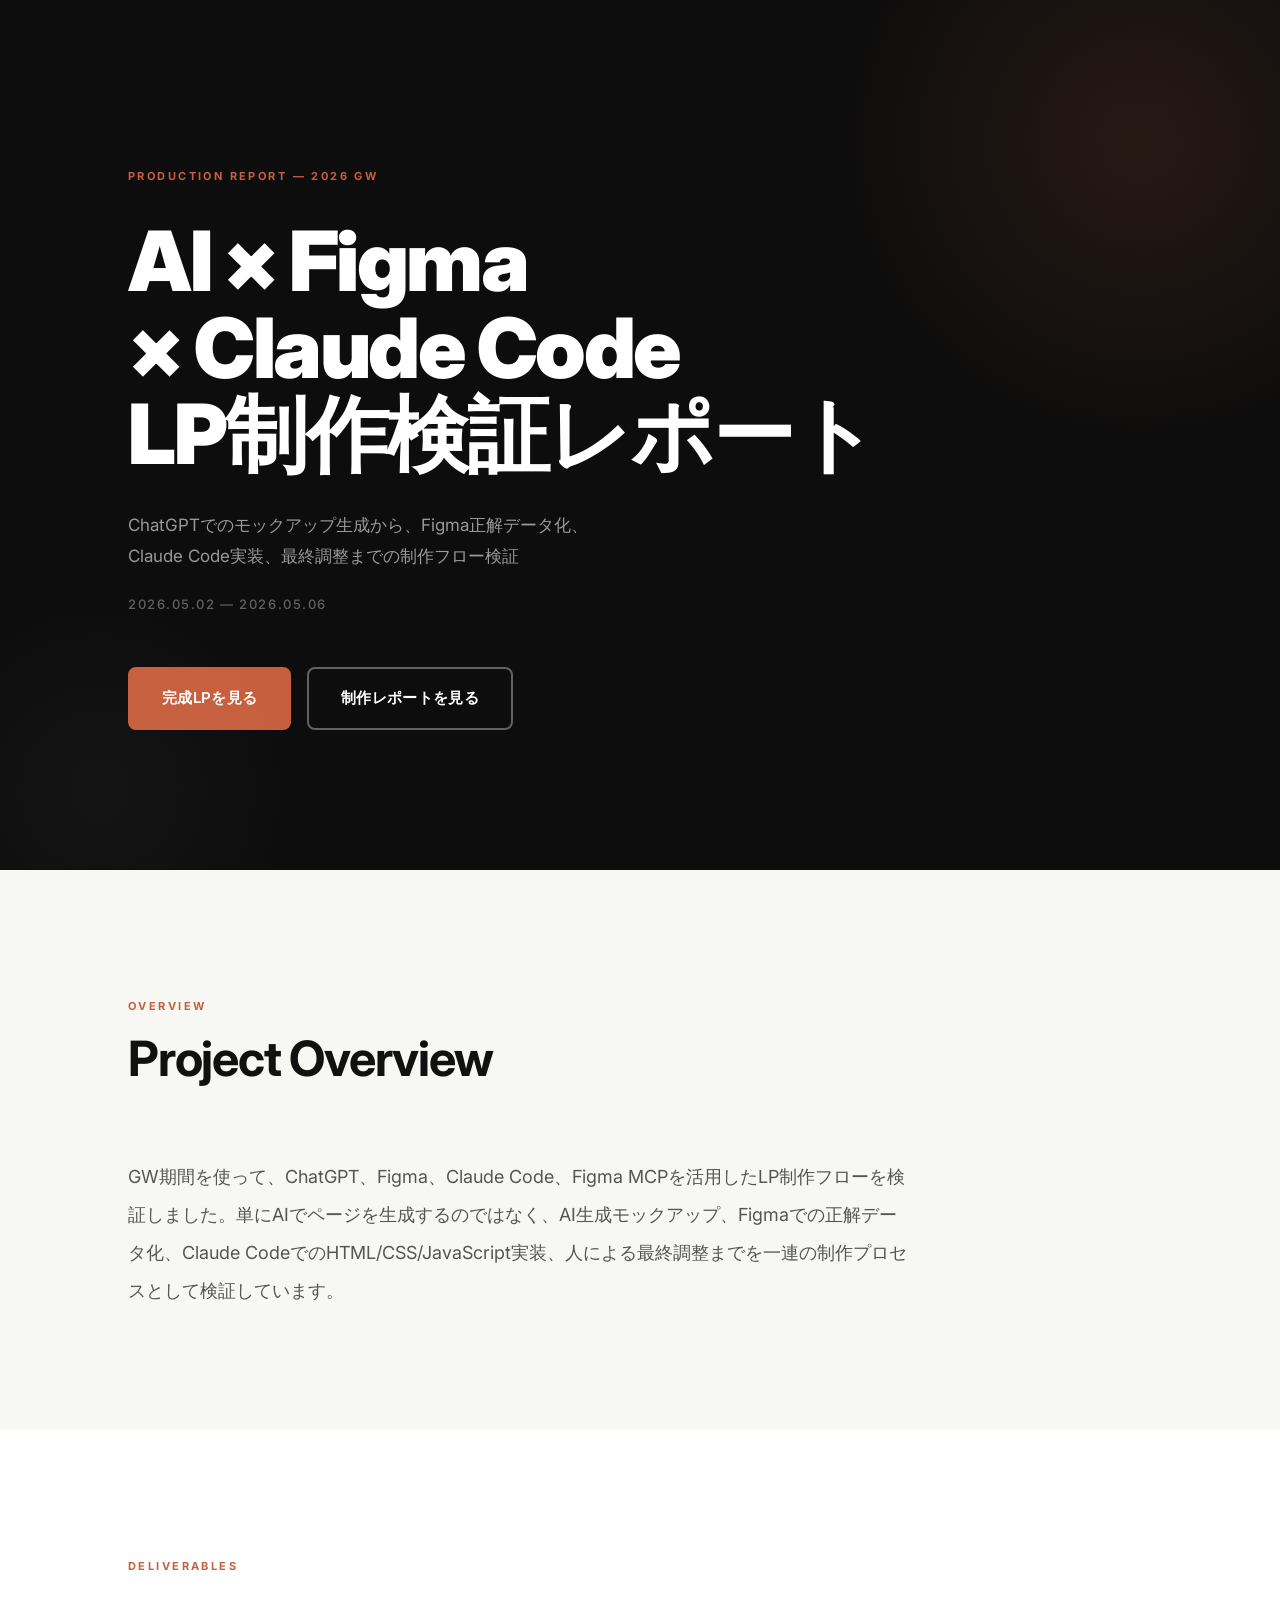
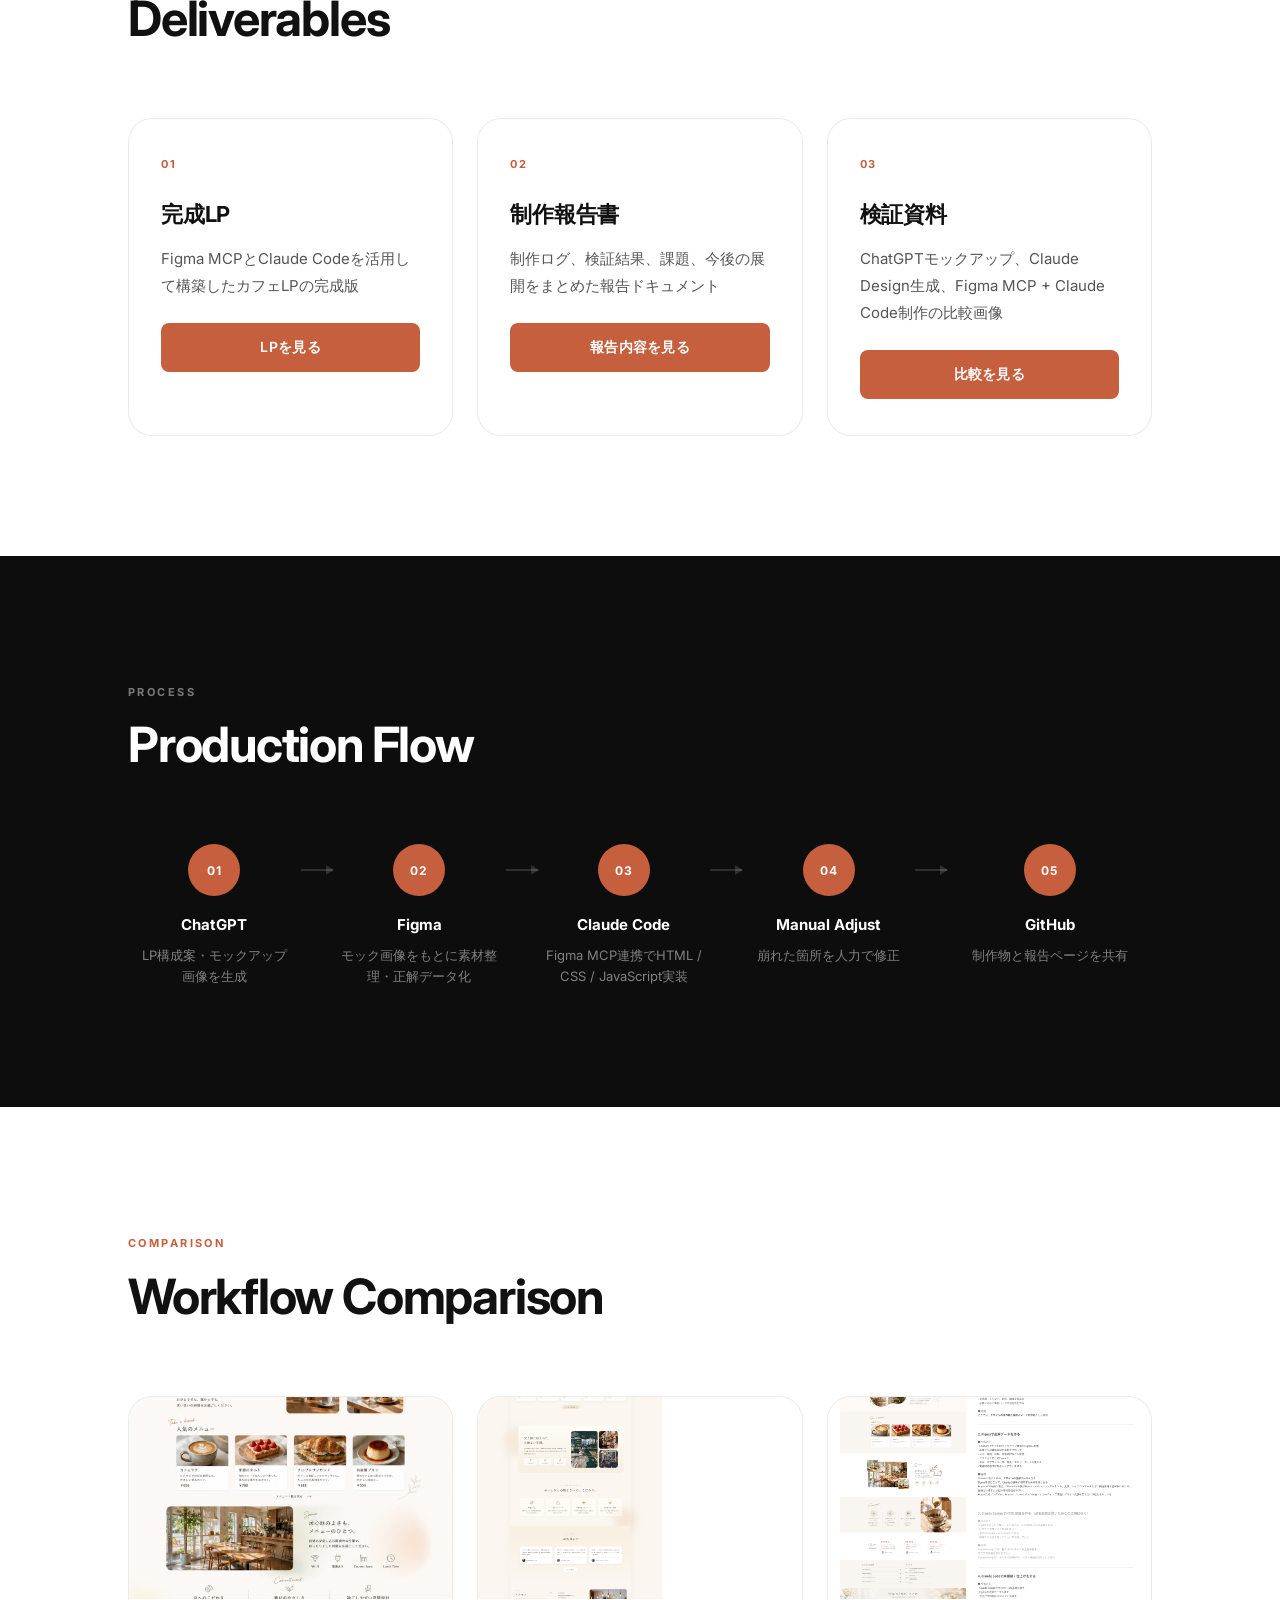
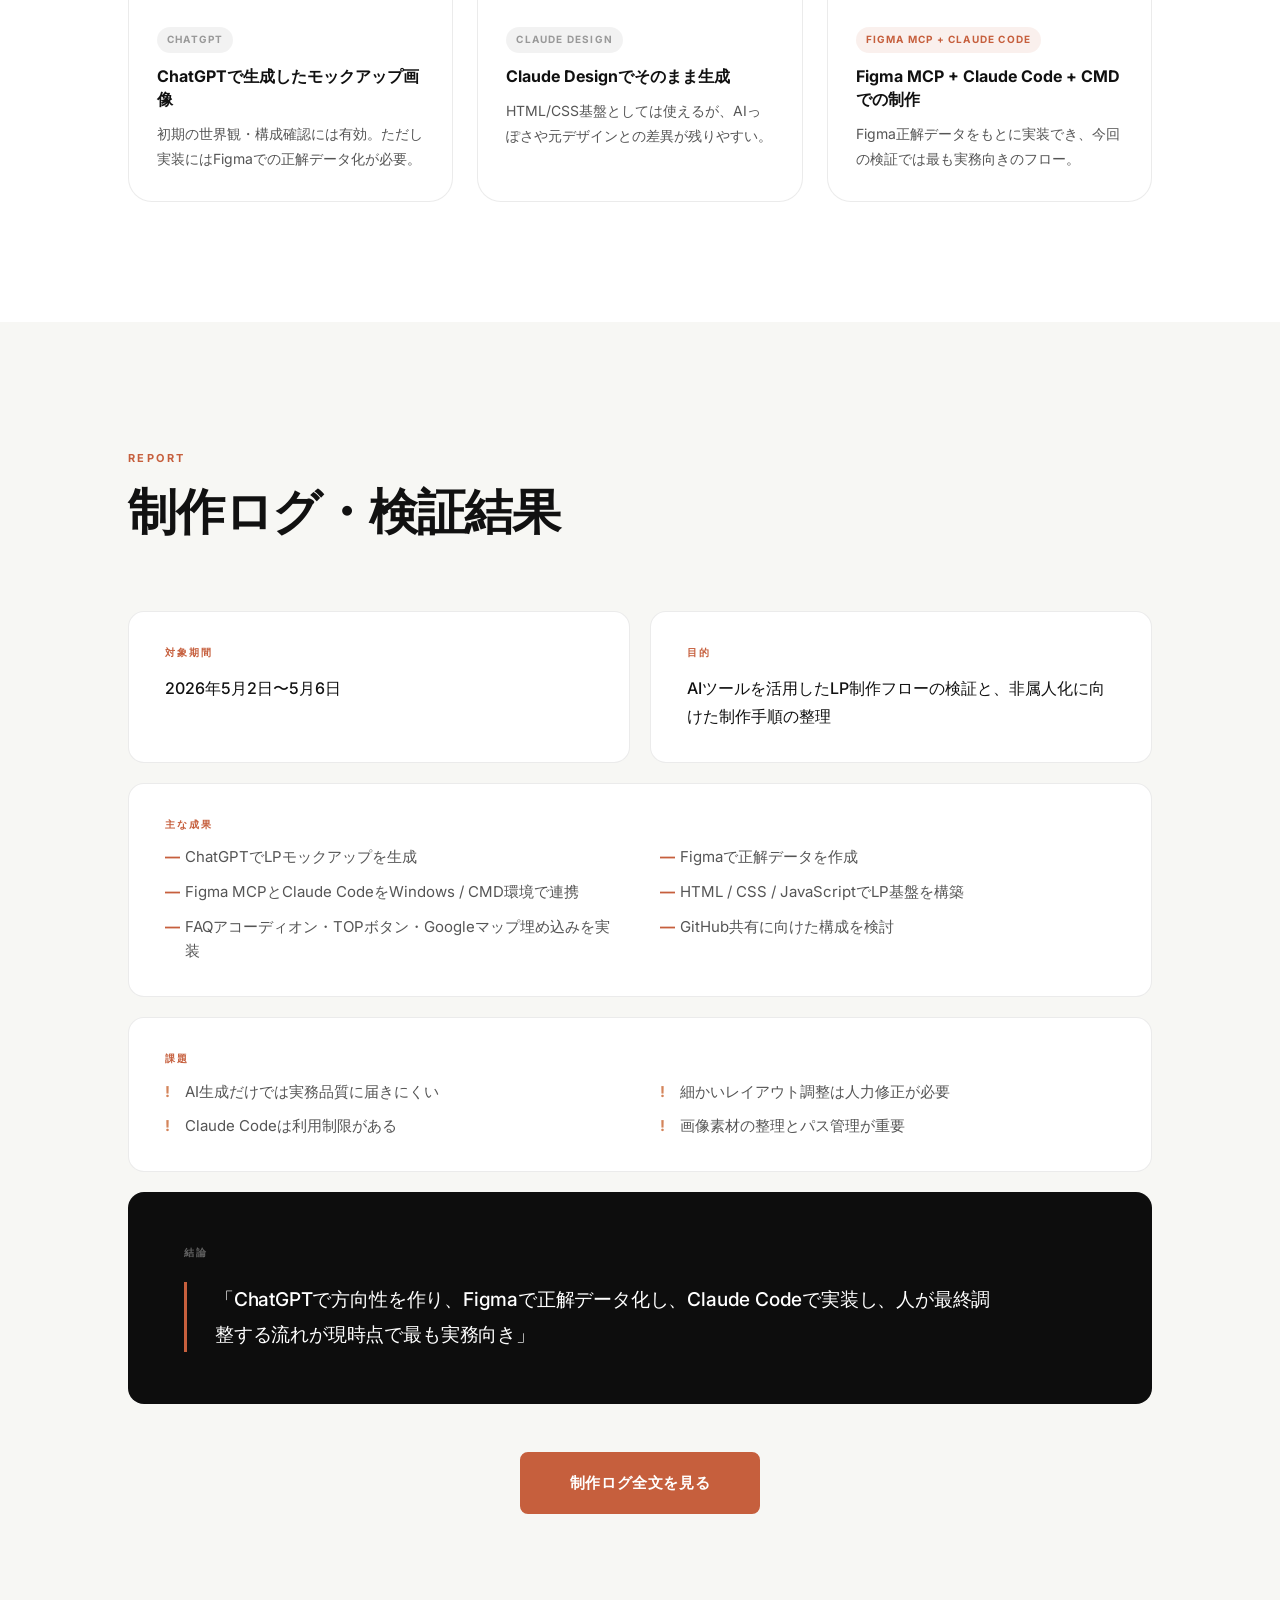
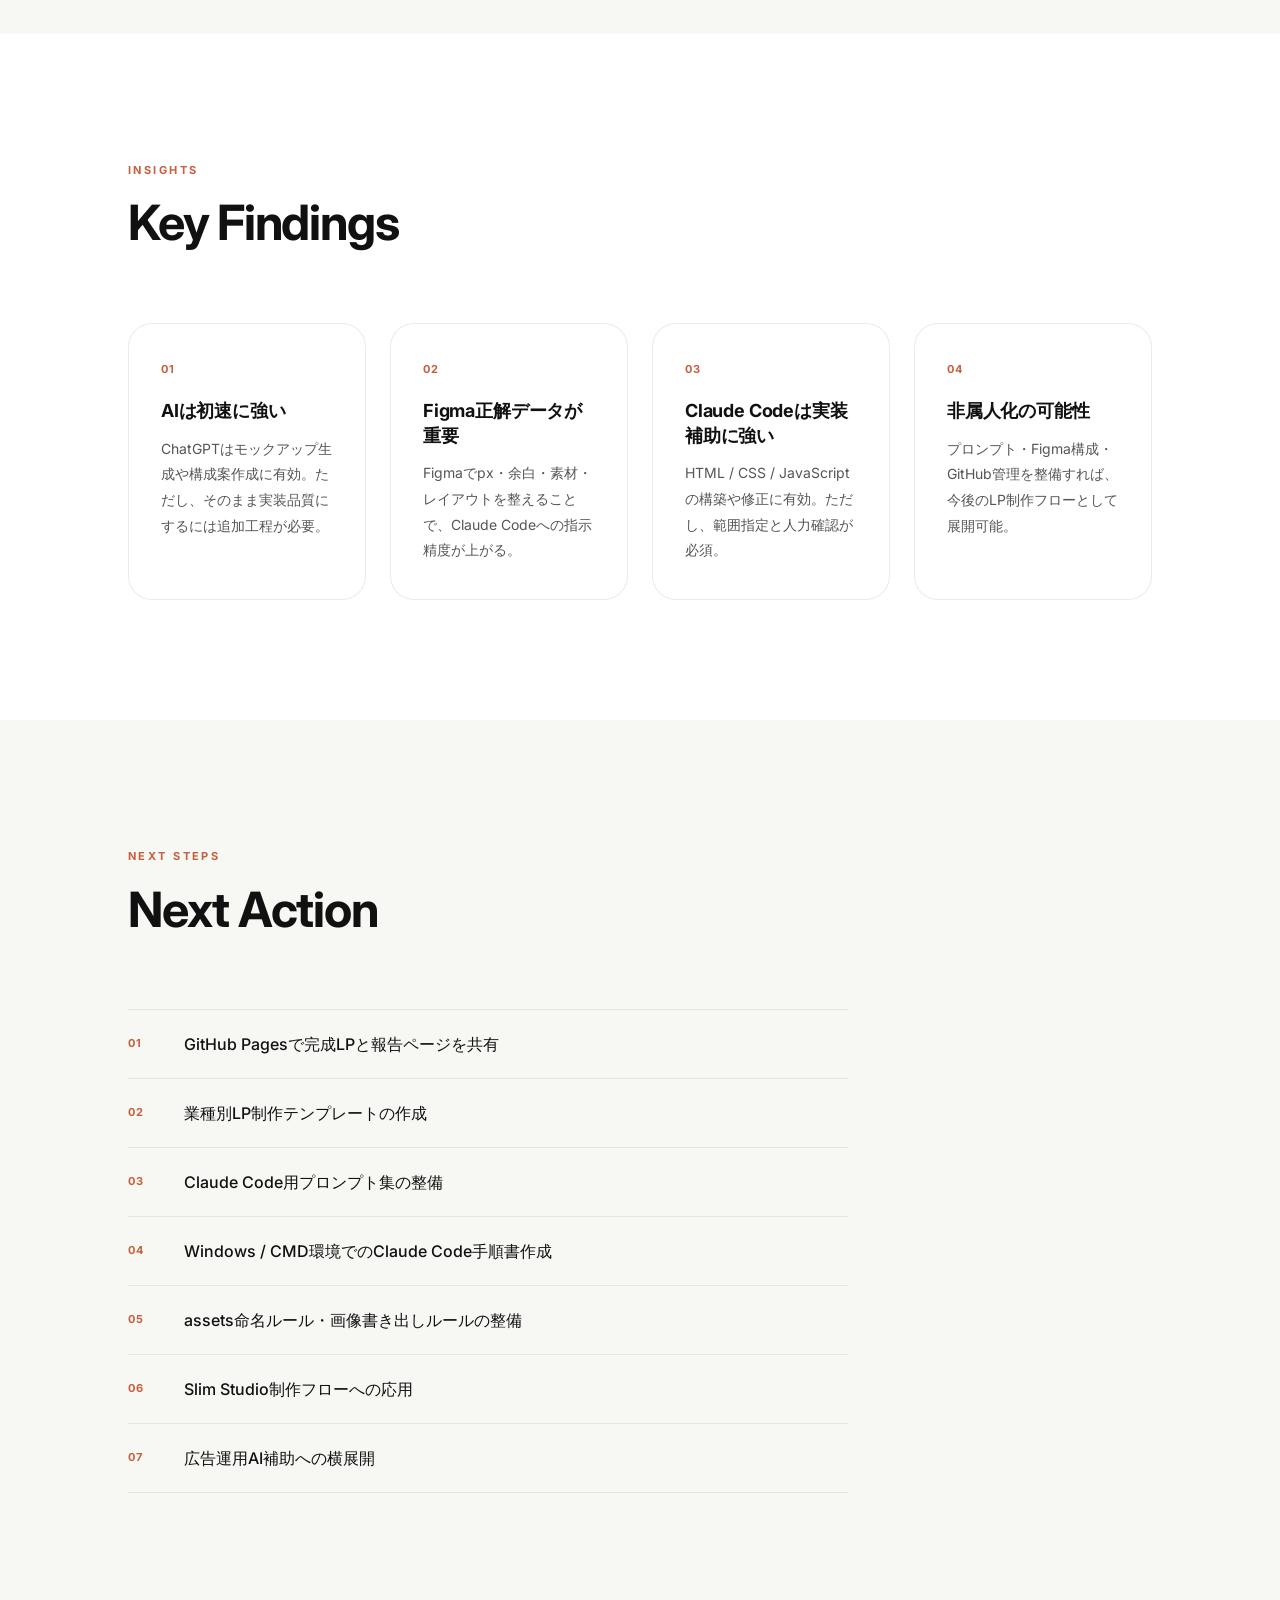
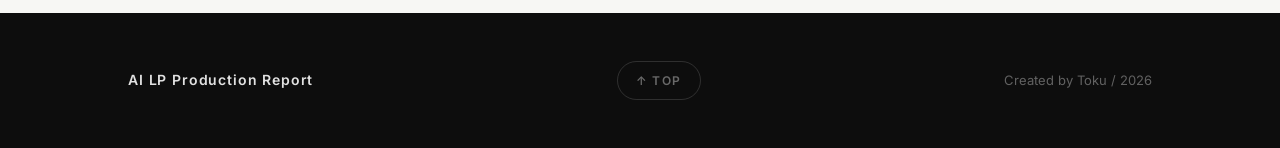
==== commit 80a192de: "Add production log button to report page" ====
--- a/report/index.html
+++ b/report/index.html
@@ -288,6 +288,11 @@
         </div>
 
       </div>
+
+      <div class="report-log-btn-wrap">
+        <a class="report-log-button" href="悲鳴を上げながら作った制作ログ.txt" target="_blank" rel="noopener noreferrer">制作ログ全文を見る</a>
+      </div>
+
     </div>
   </section>
 
--- a/report/report.css
+++ b/report/report.css
@@ -535,6 +535,42 @@
   max-width: 820px;
 }
 
+.report-log-btn-wrap {
+  text-align: center;
+  margin-top: 48px;
+}
+
+.report-log-button {
+  display: inline-flex;
+  align-items: center;
+  justify-content: center;
+  padding: 16px 48px;
+  background: var(--color-accent);
+  color: var(--color-white);
+  border: 2px solid var(--color-accent);
+  border-radius: var(--radius-sm);
+  font-size: 15px;
+  font-weight: 600;
+  letter-spacing: 0.04em;
+  cursor: pointer;
+  transition: background var(--ease), border-color var(--ease),
+    transform var(--ease), box-shadow var(--ease);
+}
+
+.report-log-button:hover {
+  background: var(--color-accent-hover);
+  border-color: var(--color-accent-hover);
+  transform: translateY(-2px);
+  box-shadow: 0 8px 24px rgba(198, 95, 61, 0.35);
+}
+
+@media (max-width: 480px) {
+  .report-log-button {
+    width: 100%;
+    padding: 16px 24px;
+  }
+}
+
 /* ============================================
    KEY FINDINGS
    ============================================ */
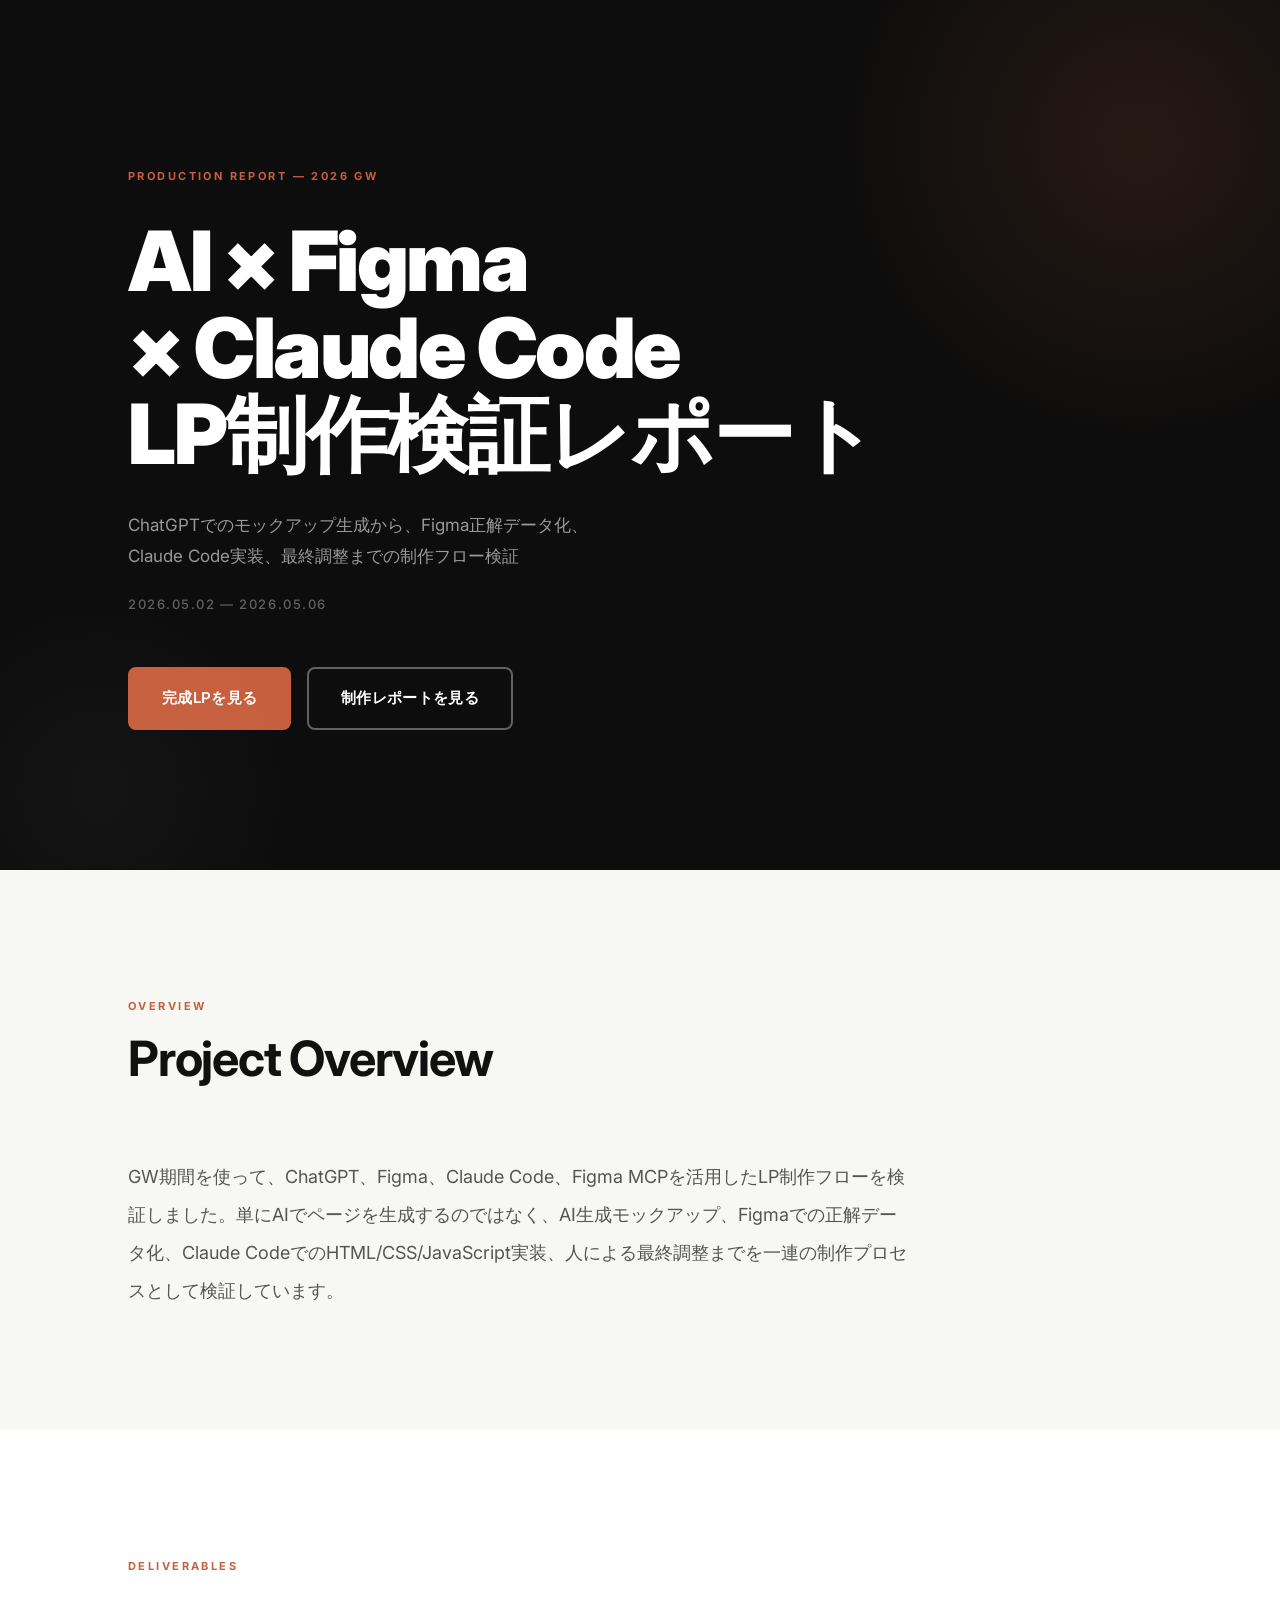
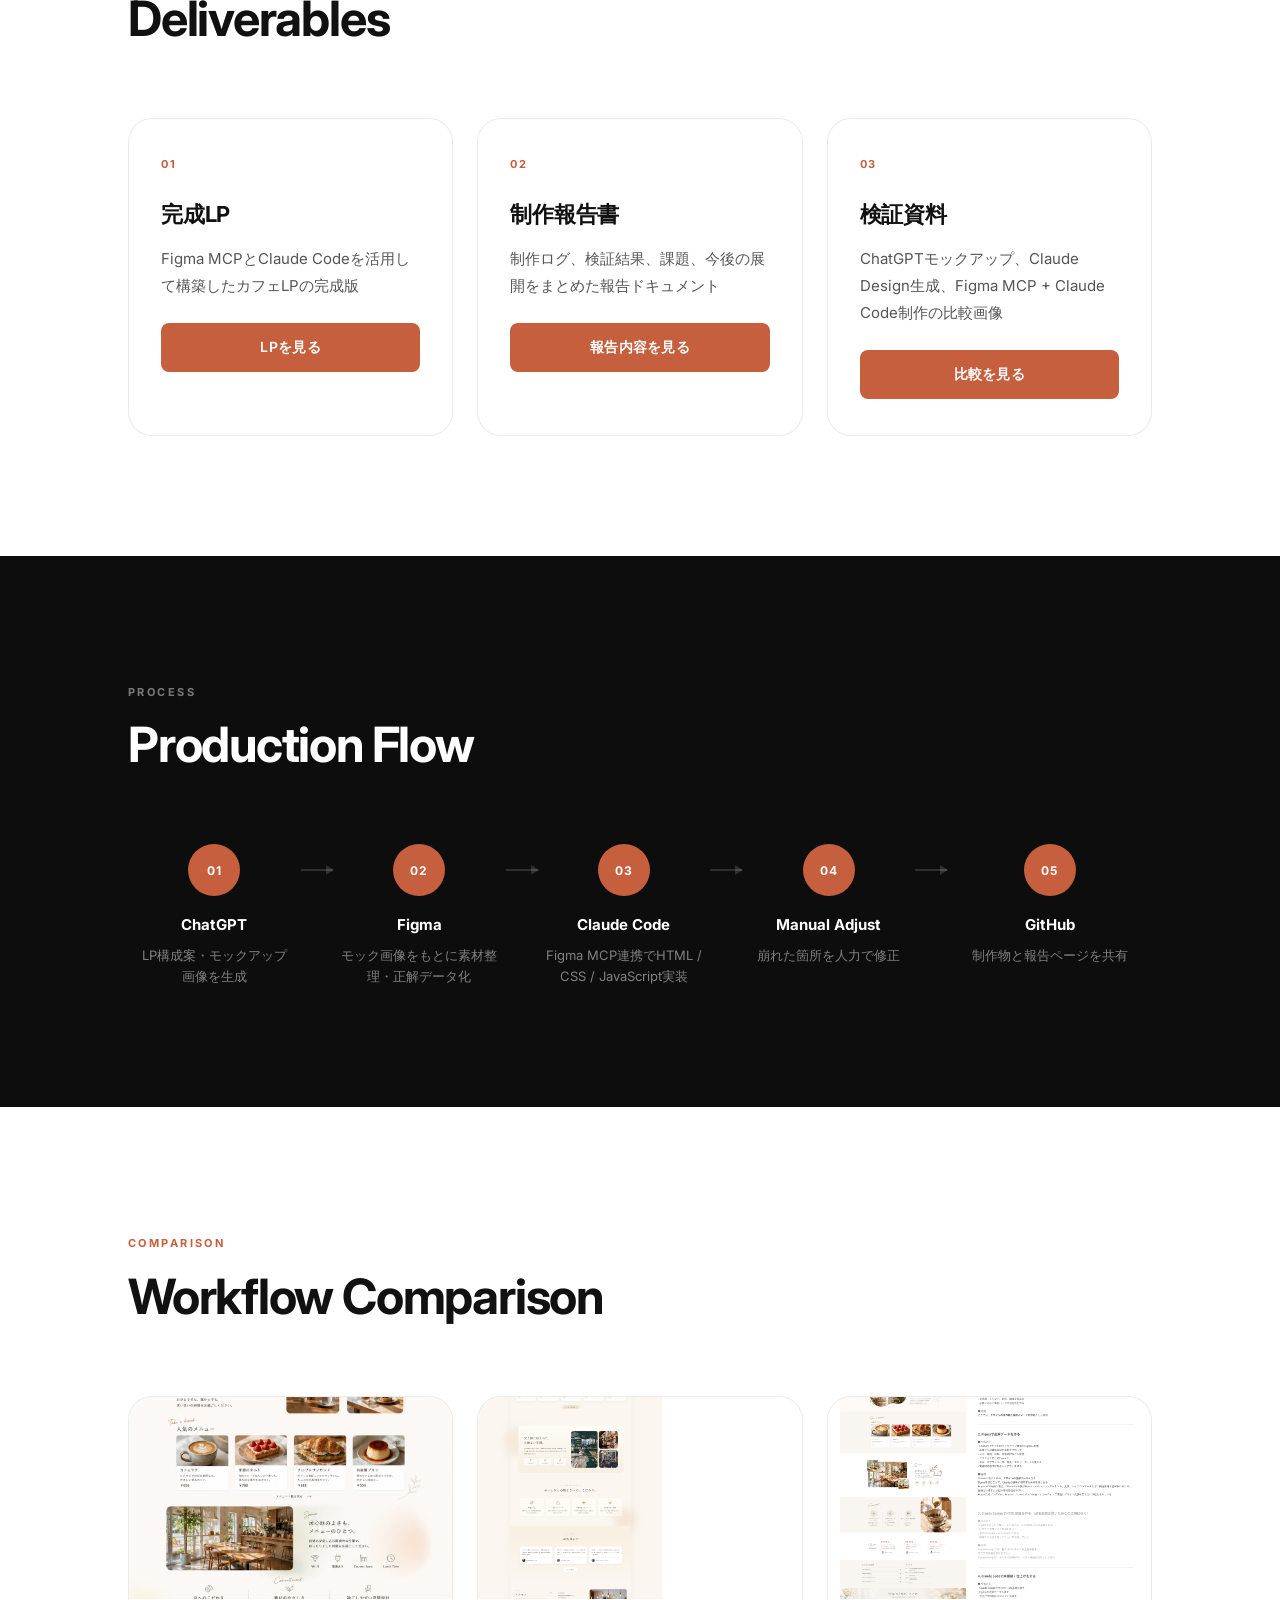
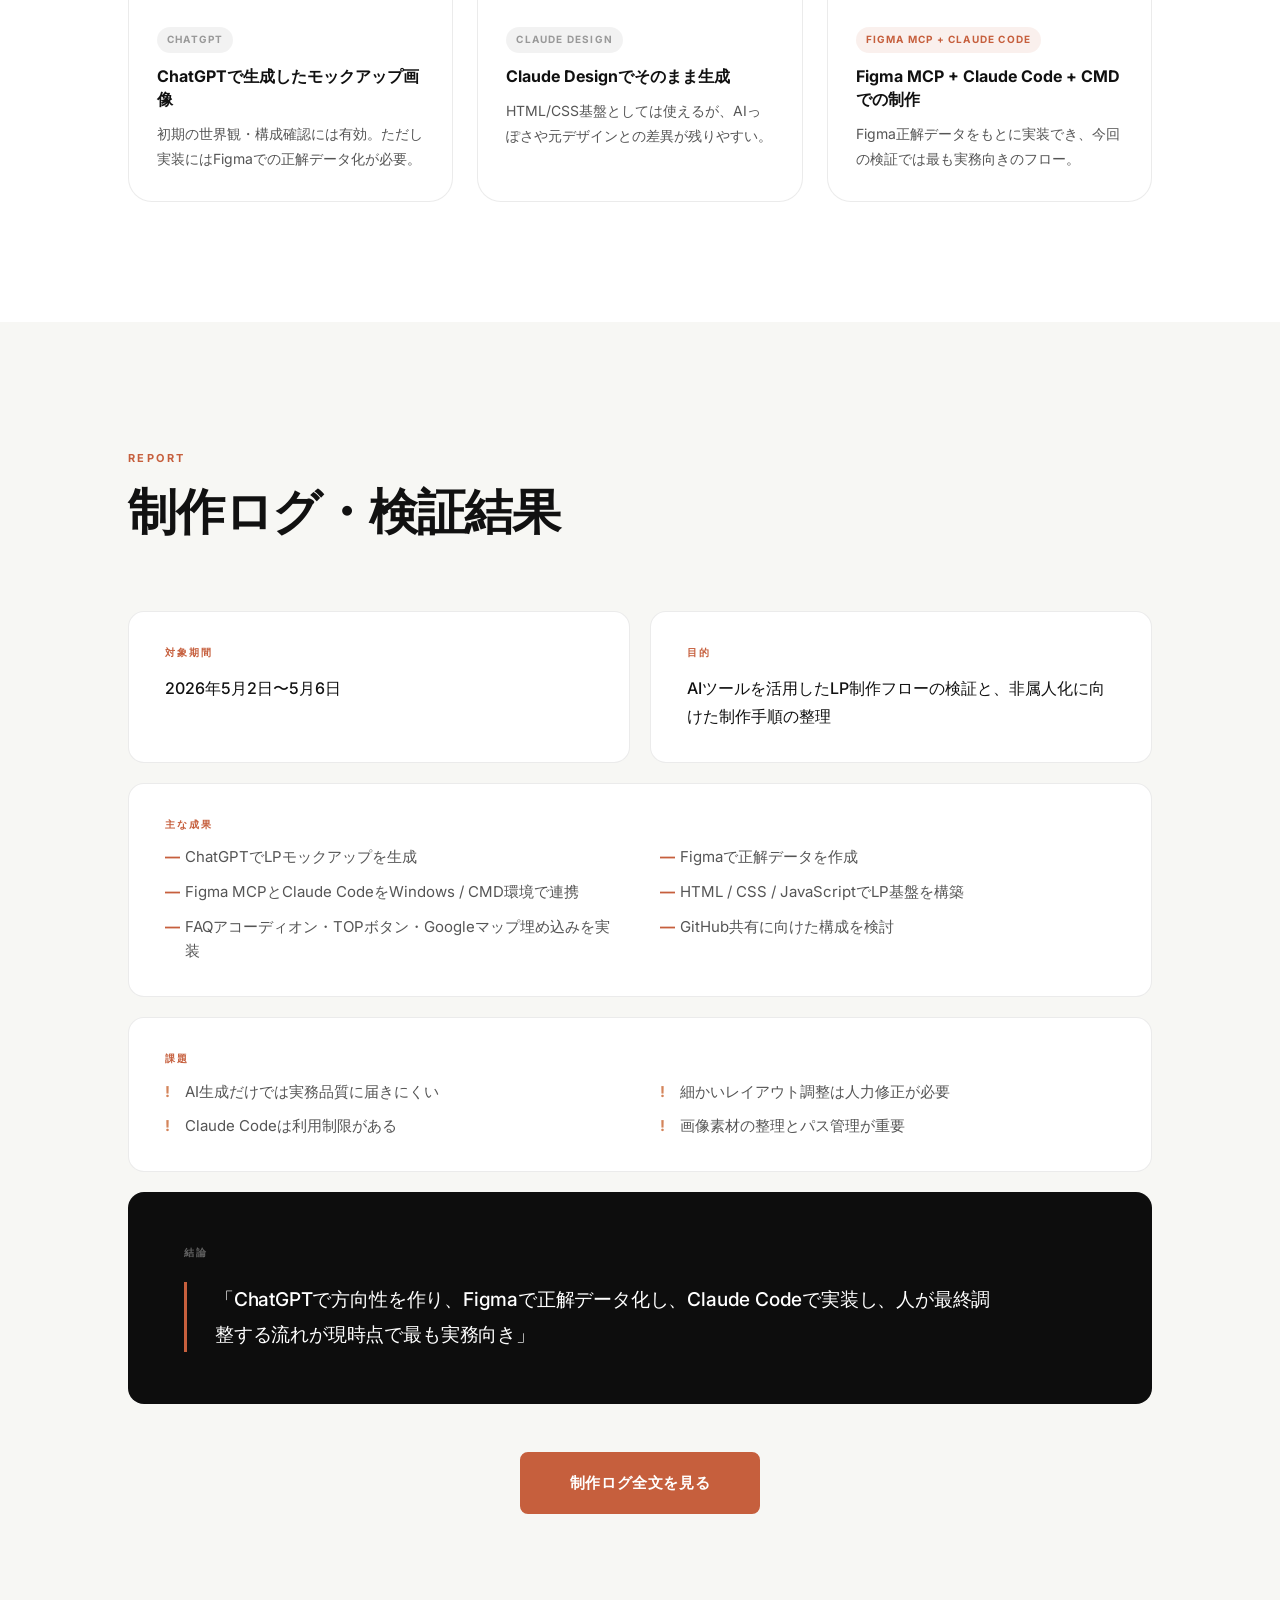
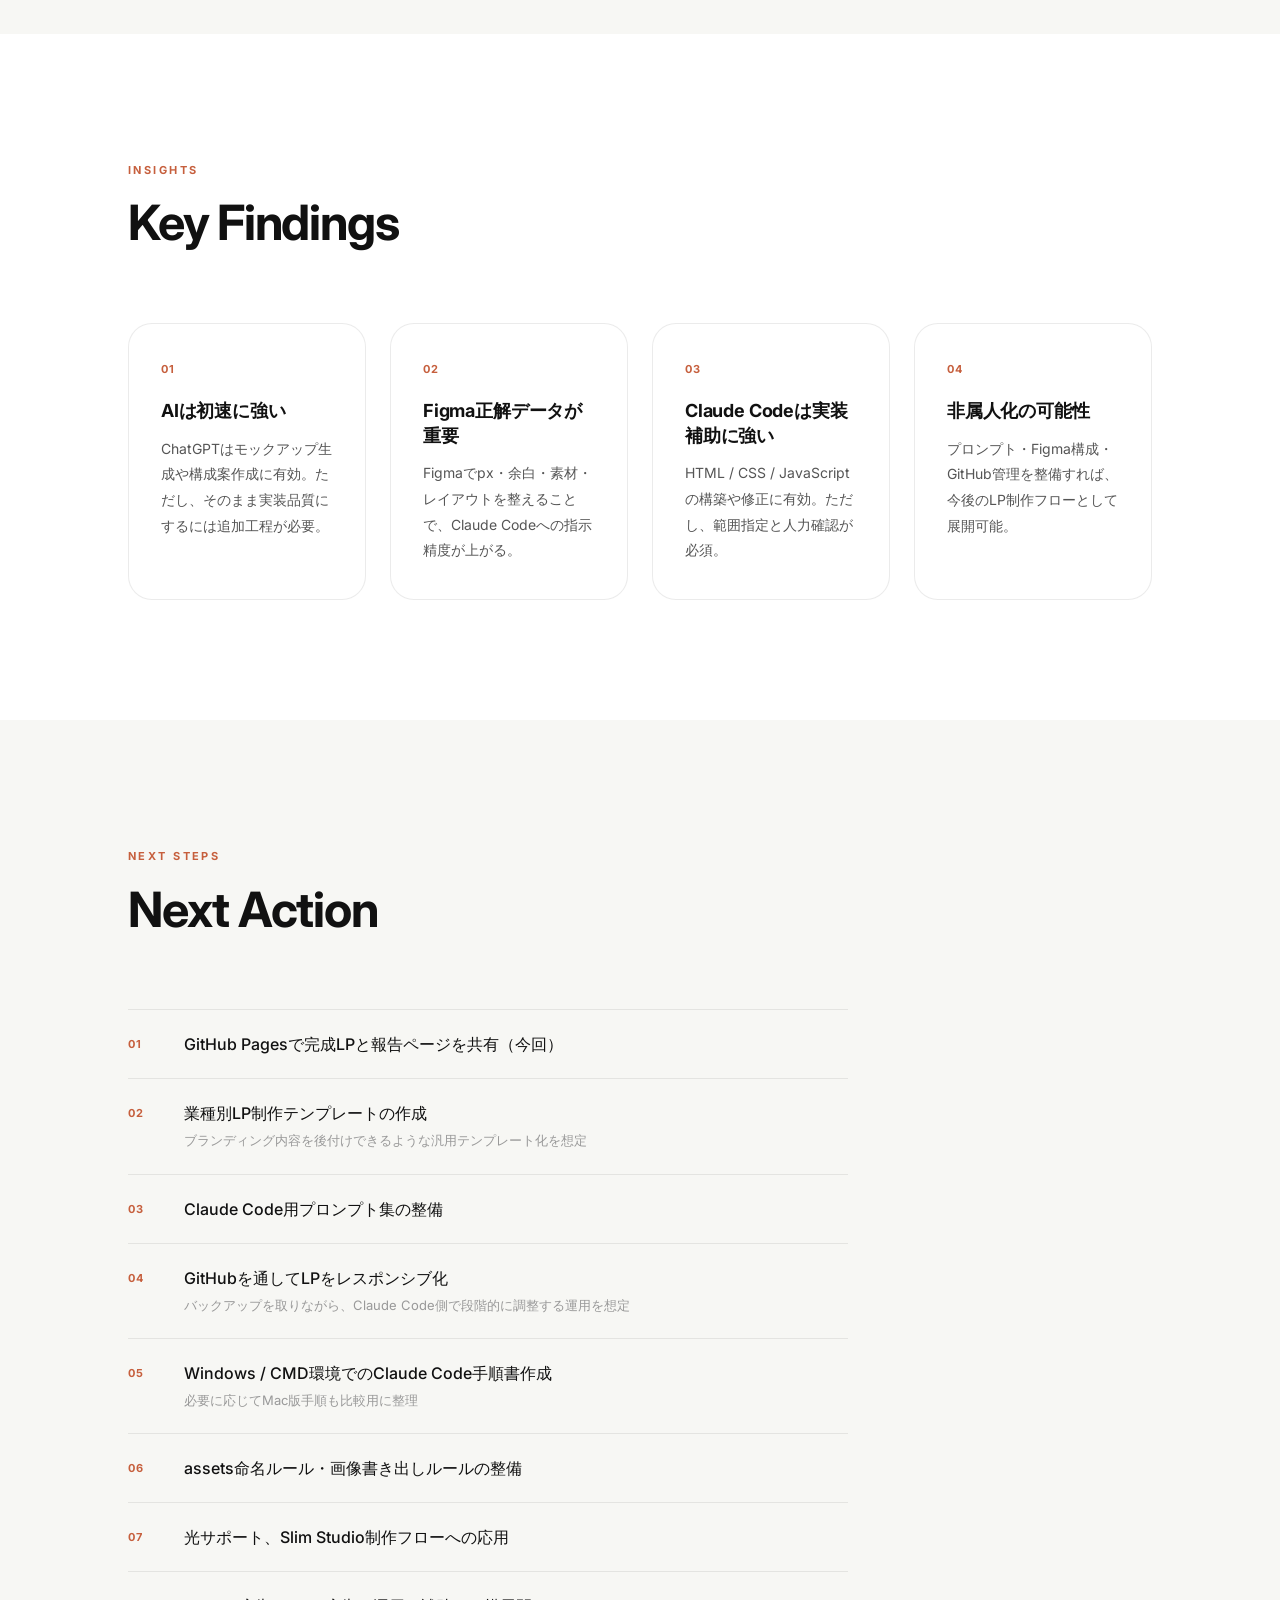
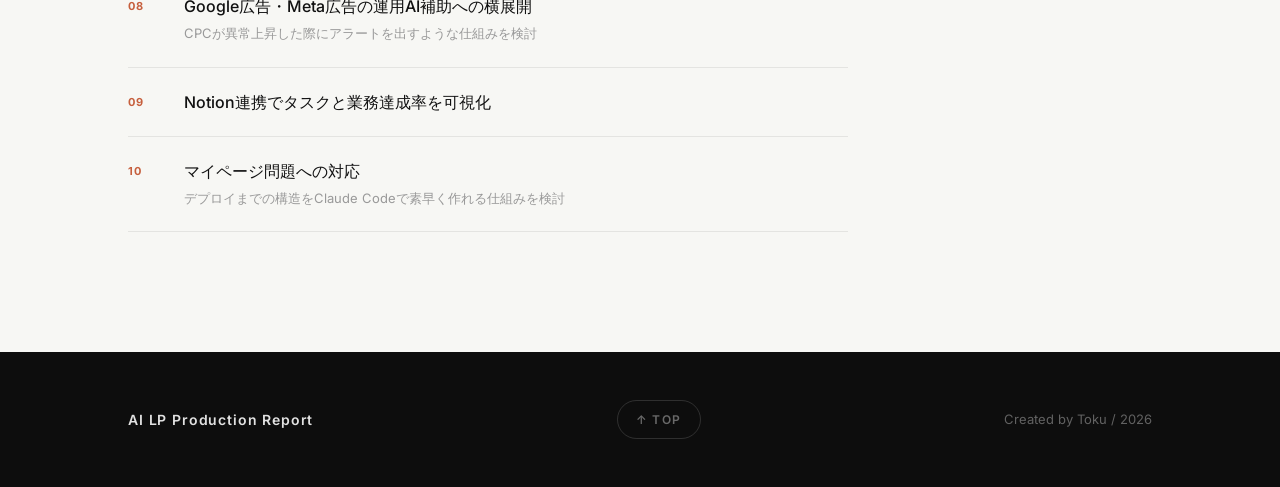
==== commit a5cbee1a: "Update next action section" ====
--- a/report/index.html
+++ b/report/index.html
@@ -348,31 +348,68 @@
         <ul class="next-action-list">
           <li class="next-action-item">
             <span class="next-num">01</span>
-            <span class="next-text">GitHub Pagesで完成LPと報告ページを共有</span>
+            <div class="next-body">
+              <span class="next-text">GitHub Pagesで完成LPと報告ページを共有（今回）</span>
+            </div>
           </li>
           <li class="next-action-item">
             <span class="next-num">02</span>
-            <span class="next-text">業種別LP制作テンプレートの作成</span>
+            <div class="next-body">
+              <span class="next-text">業種別LP制作テンプレートの作成</span>
+              <span class="next-note">ブランディング内容を後付けできるような汎用テンプレート化を想定</span>
+            </div>
           </li>
           <li class="next-action-item">
             <span class="next-num">03</span>
-            <span class="next-text">Claude Code用プロンプト集の整備</span>
+            <div class="next-body">
+              <span class="next-text">Claude Code用プロンプト集の整備</span>
+            </div>
           </li>
           <li class="next-action-item">
             <span class="next-num">04</span>
-            <span class="next-text">Windows / CMD環境でのClaude Code手順書作成</span>
+            <div class="next-body">
+              <span class="next-text">GitHubを通してLPをレスポンシブ化</span>
+              <span class="next-note">バックアップを取りながら、Claude Code側で段階的に調整する運用を想定</span>
+            </div>
           </li>
           <li class="next-action-item">
             <span class="next-num">05</span>
-            <span class="next-text">assets命名ルール・画像書き出しルールの整備</span>
+            <div class="next-body">
+              <span class="next-text">Windows / CMD環境でのClaude Code手順書作成</span>
+              <span class="next-note">必要に応じてMac版手順も比較用に整理</span>
+            </div>
           </li>
           <li class="next-action-item">
             <span class="next-num">06</span>
-            <span class="next-text">Slim Studio制作フローへの応用</span>
+            <div class="next-body">
+              <span class="next-text">assets命名ルール・画像書き出しルールの整備</span>
+            </div>
           </li>
           <li class="next-action-item">
             <span class="next-num">07</span>
-            <span class="next-text">広告運用AI補助への横展開</span>
+            <div class="next-body">
+              <span class="next-text">光サポート、Slim Studio制作フローへの応用</span>
+            </div>
+          </li>
+          <li class="next-action-item">
+            <span class="next-num">08</span>
+            <div class="next-body">
+              <span class="next-text">Google広告・Meta広告の運用AI補助への横展開</span>
+              <span class="next-note">CPCが異常上昇した際にアラートを出すような仕組みを検討</span>
+            </div>
+          </li>
+          <li class="next-action-item">
+            <span class="next-num">09</span>
+            <div class="next-body">
+              <span class="next-text">Notion連携でタスクと業務達成率を可視化</span>
+            </div>
+          </li>
+          <li class="next-action-item">
+            <span class="next-num">10</span>
+            <div class="next-body">
+              <span class="next-text">マイページ問題への対応</span>
+              <span class="next-note">デプロイまでの構造をClaude Codeで素早く作れる仕組みを検討</span>
+            </div>
           </li>
         </ul>
       </div>
--- a/report/report.css
+++ b/report/report.css
@@ -611,7 +611,7 @@
 
 .next-action-item {
   display: flex;
-  align-items: center;
+  align-items: flex-start;
   gap: 28px;
   padding: 22px 0;
   border-bottom: 1px solid var(--color-border);
@@ -633,6 +633,13 @@
   color: var(--color-accent);
   min-width: 28px;
   flex-shrink: 0;
+  padding-top: 3px;
+}
+
+.next-body {
+  display: flex;
+  flex-direction: column;
+  gap: 5px;
 }
 
 .next-text {
@@ -640,6 +647,13 @@
   font-weight: 500;
   color: var(--color-text);
   line-height: 1.5;
+}
+
+.next-note {
+  font-size: 13px;
+  font-weight: 400;
+  color: var(--color-text-muted);
+  line-height: 1.65;
 }
 
 /* ============================================
